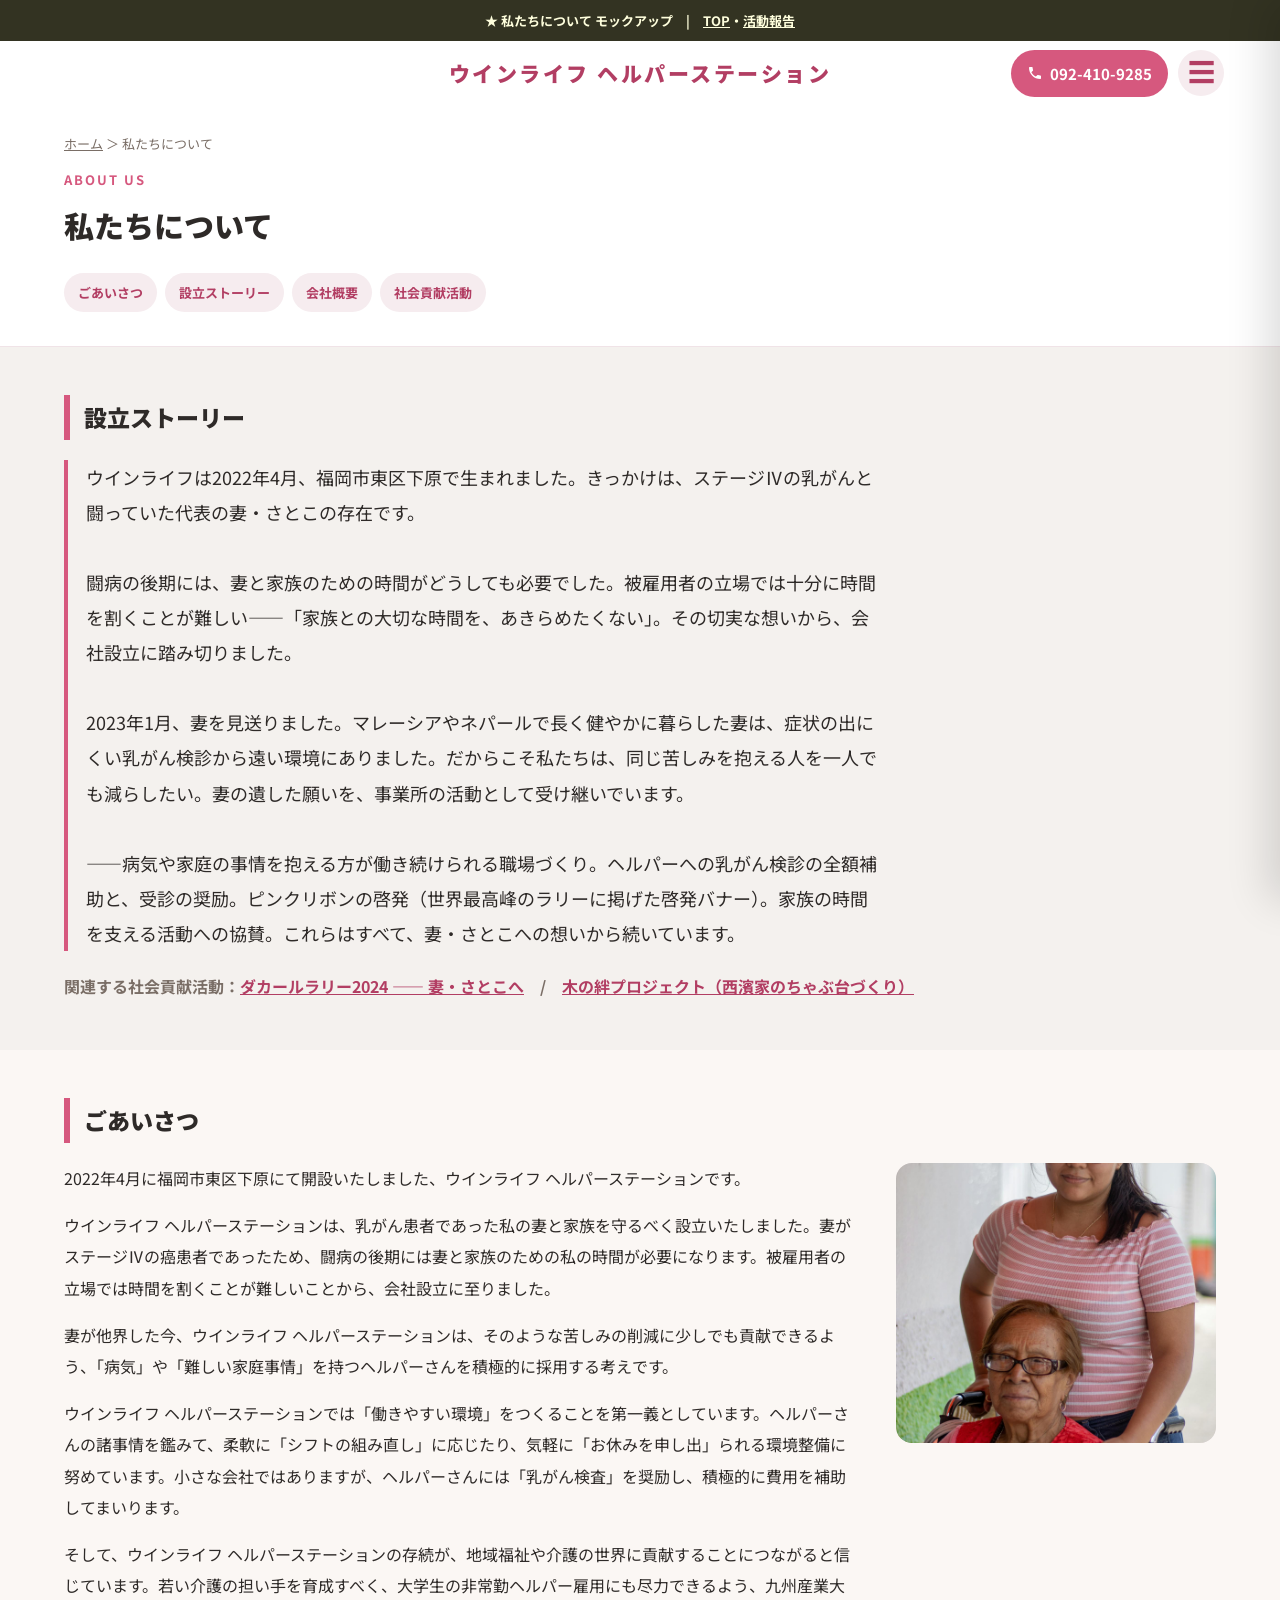
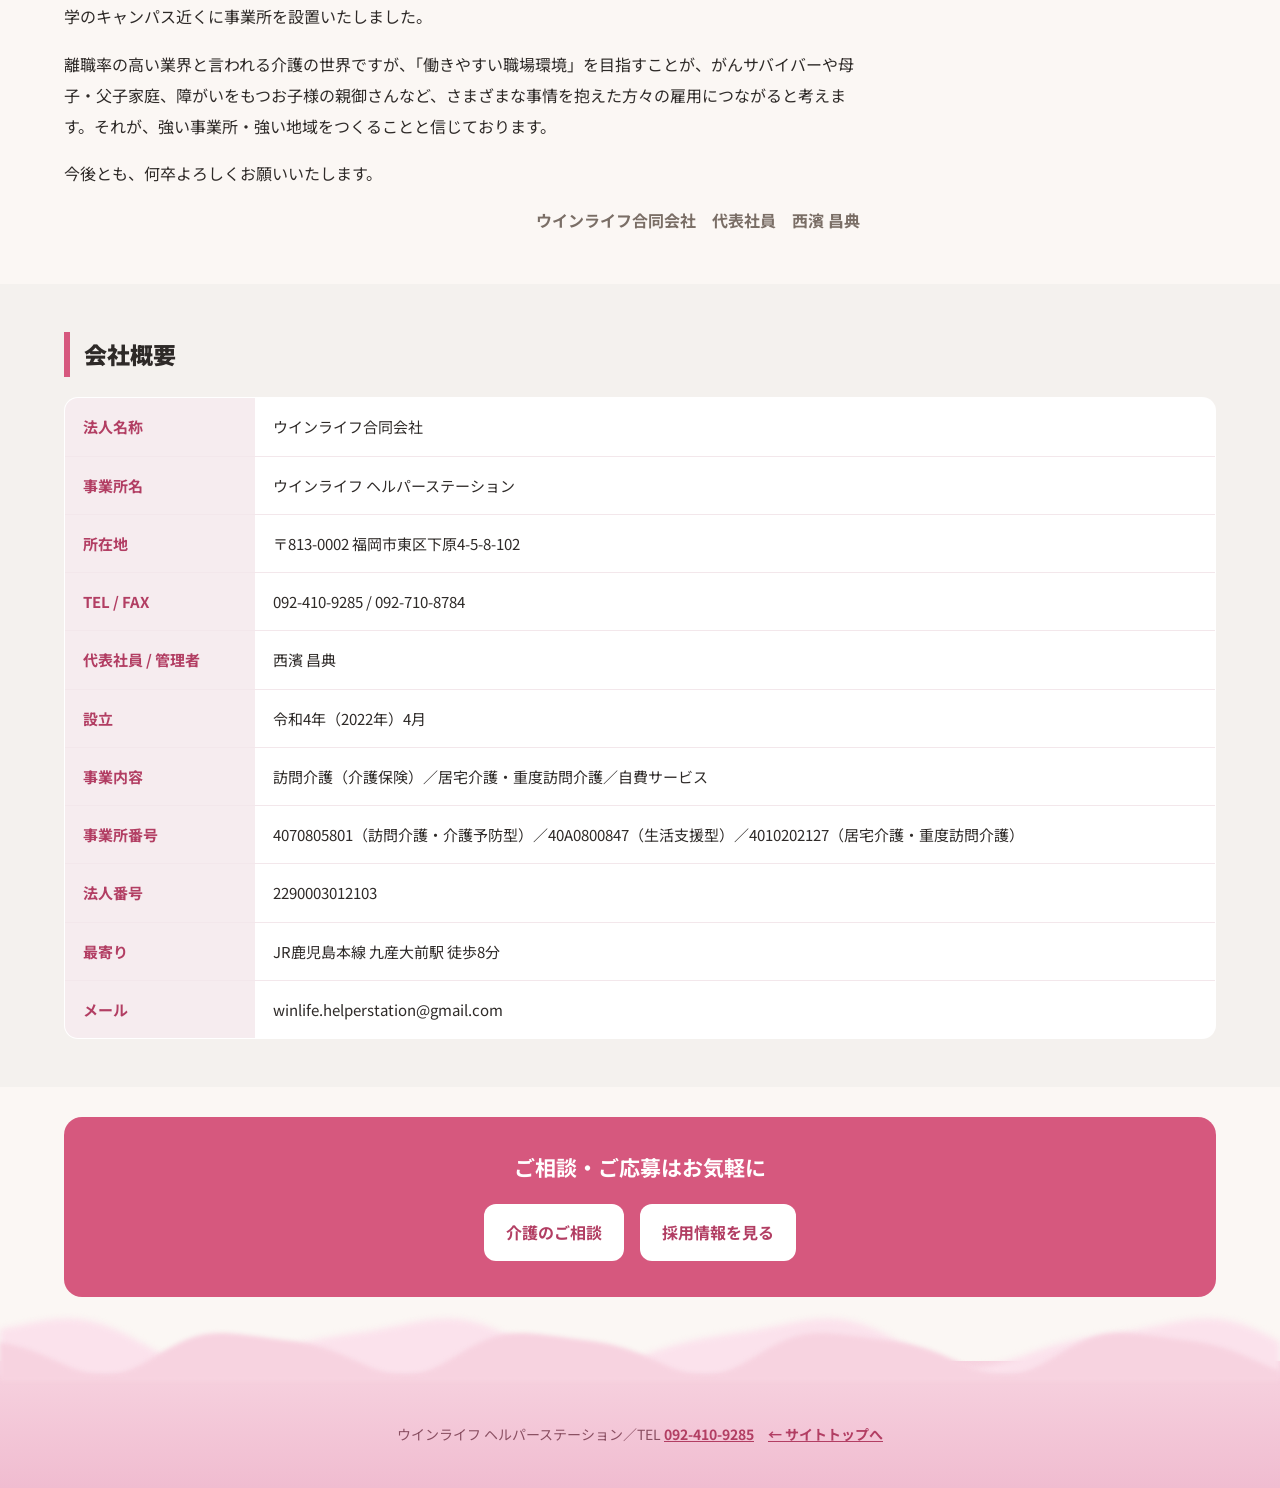
==== about.html @ 79ade2ce "フッターの波を作り直し：くっきりした2層の波（背面の明るい波が前面から覗く・自然な起伏・ぼかし最小）でモヤを解消し本物の波らしく" ====
<!DOCTYPE html>
<html lang="ja">
<head>
<meta charset="UTF-8">
<meta name="viewport" content="width=device-width, initial-scale=1.0">
<title>私たちについて｜ウインライフ ヘルパーステーション（モックアップ）</title>
<meta name="description" content="設立ストーリー・ごあいさつ・会社概要。ステージⅣの乳がんと闘った代表の妻・さとことの時間を守るために生まれた事業所です。">
<meta property="og:type" content="website">
<meta property="og:site_name" content="ウインライフ ヘルパーステーション">
<meta property="og:title" content="私たちについて｜ウインライフ ヘルパーステーション">
<meta property="og:description" content="設立ストーリー・ごあいさつ・会社概要。ステージⅣの乳がんと闘った代表の妻・さとことの時間を守るために生まれた事業所です。">
<meta property="og:url" content="https://kantanagasawa93.github.io/winlife-helper-mockup/about.html">
<meta property="og:image" content="https://kantanagasawa93.github.io/winlife-helper-mockup/assets/p16810647.jpg">
<meta name="twitter:card" content="summary_large_image">
<link rel="icon" href="assets/favicon.svg" type="image/svg+xml">
<link rel="preconnect" href="https://fonts.googleapis.com">
<link href="https://fonts.googleapis.com/css2?family=Noto+Sans+JP:wght@400;500;700;900&display=swap" rel="stylesheet">
<style>
:root{--rose:#D6587E;--rose-deep:#B23E63;--greige:#7A6E66;--base:#FBF7F4;--tint:#F6ECEF;--neutral:#F4F1EE;--ink:#2E2A28;--tel:#E8843C;}
*{margin:0;padding:0;box-sizing:border-box}
html{scroll-behavior:smooth}
body{font-family:"Noto Sans JP",sans-serif;color:var(--ink);background:var(--base);line-height:1.95;font-size:16px;-webkit-font-smoothing:antialiased}
.wrap{width:100%;max-width:1280px;margin:0 auto;padding:0 clamp(20px,5vw,72px)}
.narrow{max-width:820px}
a{color:inherit}
.lphead{position:sticky;top:0;z-index:50;background:#fff;border-bottom:1px solid #f0e3e7}
.lphead .row{width:100%;max-width:1280px;margin:0 auto;padding:0 clamp(20px,5vw,72px);display:flex;align-items:center;justify-content:space-between;height:58px}
.lphead .logo{font-weight:900;color:var(--rose-deep);font-size:15px;text-decoration:none;white-space:nowrap}
.lphead .right{display:flex;align-items:center;gap:14px}
.lphead .back{font-size:13px;color:var(--greige);text-decoration:none;font-weight:600}
.lphead .htel{background:var(--rose);color:#fff;padding:8px 14px;border-radius:999px;font-weight:700;font-size:14px;text-decoration:none;white-space:nowrap}
@media(max-width:600px){ .lphead .logo{font-size:13px} .lphead .back{display:none} .lphead .htel{font-size:13px;padding:7px 11px} }
.ptitle{background:#fff;border-bottom:1px solid #f0e3e7;margin-top:-64px;padding:90px 0 34px}
.crumb{font-size:13px;color:var(--greige);margin-bottom:10px}
.ptitle h1{font-size:30px;font-weight:900}
.ptitle h1 .en{display:block;font-size:13px;font-weight:700;color:var(--rose);letter-spacing:.15em;margin-bottom:4px}
.tabs{display:flex;flex-wrap:wrap;gap:8px;margin-top:18px}
.tabs a{font-size:13px;font-weight:700;text-decoration:none;background:var(--tint);color:var(--rose-deep);padding:7px 14px;border-radius:999px}
.tabs a:hover{background:var(--rose);color:#fff}
.sec{padding:48px 0}
.sec h2{font-size:23px;font-weight:900;padding-left:14px;border-left:6px solid var(--rose);margin-bottom:20px}
.greeting{display:grid;grid-template-columns:1fr 320px;gap:36px;align-items:start}
@media(max-width:820px){ .greeting{grid-template-columns:1fr} }
.greeting p{margin-bottom:16px}
.greeting .sign{text-align:right;color:var(--greige);font-weight:700;margin-top:10px}
.ph{background:repeating-linear-gradient(45deg,#efe3e6,#efe3e6 12px,#f6ecef 12px,#f6ecef 24px);border:1px dashed #d8b9c3;border-radius:16px;min-height:280px;display:flex;align-items:center;justify-content:center;color:#b08;font-weight:700;font-size:13px;text-align:center;padding:16px}
.story{background:var(--neutral)}
.story blockquote{font-size:18px;border-left:4px solid var(--rose);padding-left:18px;max-width:820px}
.company{width:100%;border-collapse:collapse;background:#fff;border:1px solid #eedde2;border-radius:14px;overflow:hidden}
.company th,.company td{text-align:left;padding:14px 18px;border-bottom:1px solid #f3e7eb;font-size:15px;vertical-align:top}
.company th{background:var(--tint);color:var(--rose-deep);white-space:nowrap;width:190px}
.company tr:last-child th,.company tr:last-child td{border-bottom:0}
@media(max-width:600px){ .company,.company tbody,.company tr,.company th,.company td{display:block;width:auto} .company th{border-bottom:0} }
.cta{background:var(--rose);color:#fff;border-radius:18px;padding:30px;text-align:center;margin:30px 0 44px}
.cta h2{color:#fff;border:0;padding:0;font-size:21px;margin-bottom:10px}
.btn{display:inline-flex;align-items:center;gap:8px;background:#fff;color:var(--rose-deep);text-decoration:none;font-weight:700;padding:13px 22px;border-radius:12px;margin:6px}
.mocknote{background:#332;color:#ffd;text-align:center;padding:8px;font-size:13px;font-weight:700}
.mocknote a{color:#ffd}
footer{position:relative;margin-top:64px;background:linear-gradient(180deg,#F7D3E0,#F0BCD0);color:#8a4f62;padding:60px 0 40px;font-size:14px;text-align:center}
footer::before{content:"";position:absolute;left:0;right:0;top:-58px;height:72px;pointer-events:none;filter:blur(3px);background:url("data:image/svg+xml,%3Csvg xmlns='http://www.w3.org/2000/svg' width='380' height='72' viewBox='0 0 380 72' preserveAspectRatio='none'%3E%3Cpath d='M0 72 L0 15.6 L6 15.9 L12 16.5 L18 17.5 L24 18.9 L30 20.6 L36 22.6 L42 25.0 L48 27.7 L54 30.6 L60 33.7 L66 37.0 L72 40.3 L78 43.6 L84 46.9 L90 50.0 L96 53.0 L102 55.7 L108 58.0 L114 60.1 L120 61.7 L126 63.0 L132 63.8 L138 64.2 L144 64.2 L150 63.8 L156 63.0 L162 61.9 L168 60.5 L174 58.8 L180 57.0 L186 55.0 L192 52.9 L198 50.8 L204 48.7 L210 46.6 L216 44.7 L222 42.8 L228 41.1 L234 39.5 L240 38.0 L246 36.7 L252 35.5 L258 34.4 L264 33.5 L270 32.5 L276 31.6 L282 30.7 L288 29.8 L294 28.9 L300 27.9 L306 26.9 L312 25.8 L318 24.6 L324 23.4 L330 22.2 L336 21.0 L342 19.8 L348 18.7 L354 17.6 L360 16.8 L366 16.1 L372 15.7 L380 15.6 L380 72 Z' fill='%23FBE2EC'/%3E%3C/svg%3E") repeat-x bottom;background-size:380px 72px;animation:footerwave2 26s linear infinite}
footer::after{content:"";position:absolute;left:0;right:0;top:-44px;height:64px;pointer-events:none;filter:blur(2px);background:url("data:image/svg+xml,%3Csvg xmlns='http://www.w3.org/2000/svg' width='300' height='64' viewBox='0 0 300 64' preserveAspectRatio='none'%3E%3Cpath d='M0 64 L0 21.3 L6 19.3 L12 17.8 L18 16.8 L24 16.2 L30 16.0 L36 16.0 L42 16.4 L48 17.0 L54 17.7 L60 18.5 L66 19.3 L72 20.1 L78 20.9 L84 21.7 L90 22.5 L96 23.3 L102 24.1 L108 25.1 L114 26.1 L120 27.3 L126 28.7 L132 30.4 L138 32.3 L144 34.5 L150 36.8 L156 39.4 L162 42.1 L168 44.8 L174 47.6 L180 50.2 L186 52.6 L192 54.7 L198 56.4 L204 57.6 L210 58.3 L216 58.4 L222 57.9 L228 56.7 L234 55.0 L240 52.7 L246 50.0 L252 46.9 L258 43.5 L264 40.0 L270 36.4 L276 32.8 L282 29.5 L288 26.4 L294 23.6 L300 21.3 L300 64 Z' fill='%23F7D3E0'/%3E%3C/svg%3E") repeat-x bottom;background-size:300px 64px;animation:footerwave 18s linear infinite}
@keyframes footerwave{from{background-position:0 100%}to{background-position:300px 100%}}
@keyframes footerwave2{from{background-position:0 100%}to{background-position:-380px 100%}}
@media(prefers-reduced-motion:reduce){footer::before,footer::after{animation:none}}
footer strong{color:var(--rose-deep)}
footer a{color:var(--rose-deep);font-weight:700}

/* === 共通グローバルナビ（ハンバーガー固定・社名中央） === */
.nav{position:relative;z-index:30;background:transparent;border-bottom:none}
.navbar .row{width:100%;max-width:none;margin:0 auto;padding:0 clamp(20px,5vw,56px);display:grid;grid-template-columns:1fr auto 1fr;align-items:center;height:64px;gap:14px}
.navtoggle{justify-self:end;display:inline-flex;align-items:center;justify-content:center;width:46px;height:46px;border-radius:50%;background:var(--tint);border:0;font-size:27px;color:var(--rose-deep);cursor:pointer;line-height:1;position:relative;z-index:60;transition:background .2s}
.navtoggle:hover{background:#f0d9e1}
.logo{grid-column:2;justify-self:center;font-weight:900;color:var(--rose-deep);font-size:clamp(15px,2.3vw,21px);white-space:nowrap;text-decoration:none;letter-spacing:.12em}
.navspacer{display:none}
.navtop-right{grid-column:3;justify-self:end;display:flex;align-items:center;gap:10px}
.htel{display:inline-flex;align-items:center;gap:7px;background:var(--rose);color:#fff;padding:9px 16px;border-radius:999px;font-weight:700;text-decoration:none;font-size:15px;white-space:nowrap}
.ico-tel{width:16px;height:16px}
.menu li.telitem a .ico-tel{vertical-align:-3px;margin-right:4px}
.nav.open::after{content:"";position:fixed;inset:0;background:rgba(46,42,40,.4);z-index:48}
.menu{position:fixed;top:0;right:0;left:auto;bottom:0;width:min(420px,84vw);z-index:50;list-style:none;display:flex;flex-direction:column;align-items:stretch;background:#fff;padding:74px 22px 28px;overflow-y:auto;transform:translateX(100%);transition:transform .3s ease;box-shadow:-12px 0 40px rgba(0,0,0,.14)}
.nav.open .menu{transform:none}
.menu>li{position:relative}
.menu>li>a{display:block;text-decoration:none;color:var(--ink);font-weight:700;padding:14px 6px;border-bottom:1px solid #f3e7eb;font-size:17px}
.menu>li>a.hot{color:var(--rose-deep)}
.has-sub>a:after{content:"\25BE";float:right;color:var(--rose)}
.submenu{list-style:none;padding:2px 0 10px 16px}
.submenu li a{display:block;text-decoration:none;color:var(--greige);padding:9px 6px;font-size:14px}
.submenu li a:hover{color:var(--rose-deep)}
.menu li.telitem a{display:inline-block;margin-top:16px;background:var(--rose);color:#fff;padding:11px 20px;border-radius:999px;font-weight:700;border-bottom:0;text-align:center}
@media(max-width:600px){ .htel{display:none} .logo{letter-spacing:.04em;font-size:14px} }

/* 写真差し込み */
.ph.hasimg,.heroimg.hasimg{position:relative;padding:0;border:0;overflow:hidden}
.ph img,.heroimg img{position:absolute;inset:0;width:100%;height:100%;object-fit:cover}

/* === 左右のピンク波（mie風：ぼかした柔らかい滲み。中央へ透明フェード） === */
.sidewave{position:fixed;top:0;bottom:0;width:clamp(90px,15vw,260px);z-index:2;pointer-events:none;
  background-repeat:repeat-y;background-position:left top;background-size:100% 280px;
  filter:blur(14px);opacity:.5;animation:sidewaveflow 18s linear infinite;
  -webkit-mask-image:linear-gradient(to bottom,transparent,#000 10%,#000 90%,transparent);
          mask-image:linear-gradient(to bottom,transparent,#000 10%,#000 90%,transparent)}
.sidewave.l{left:0;
  background-image:url("data:image/svg+xml,%3Csvg xmlns='http://www.w3.org/2000/svg' width='260' height='280' viewBox='0 0 260 280' preserveAspectRatio='none'%3E%3Cdefs%3E%3ClinearGradient id='g' x1='0' y1='0' x2='1' y2='0'%3E%3Cstop offset='0' stop-color='%23E58AAA' stop-opacity='0.95'/%3E%3Cstop offset='0.55' stop-color='%23F0AEC4' stop-opacity='0.55'/%3E%3Cstop offset='1' stop-color='%23F0AEC4' stop-opacity='0'/%3E%3C/linearGradient%3E%3C/defs%3E%3Cpath d='M0 0 H170 C120 47 210 93 170 140 C120 187 210 233 170 280 H0 Z' fill='url(%23g)'/%3E%3C/svg%3E")}
.sidewave.r{right:0;transform:scaleX(-1);
  background-image:url("data:image/svg+xml,%3Csvg xmlns='http://www.w3.org/2000/svg' width='260' height='280' viewBox='0 0 260 280' preserveAspectRatio='none'%3E%3Cdefs%3E%3ClinearGradient id='g' x1='0' y1='0' x2='1' y2='0'%3E%3Cstop offset='0' stop-color='%23E58AAA' stop-opacity='0.95'/%3E%3Cstop offset='0.55' stop-color='%23F0AEC4' stop-opacity='0.55'/%3E%3Cstop offset='1' stop-color='%23F0AEC4' stop-opacity='0'/%3E%3C/linearGradient%3E%3C/defs%3E%3Cpath d='M0 0 H170 C120 47 210 93 170 140 C120 187 210 233 170 280 H0 Z' fill='url(%23g)'/%3E%3C/svg%3E")}
@media(max-width:1024px){ .sidewave{width:clamp(60px,18vw,150px);opacity:.42} }
@media(max-width:640px){ .sidewave{display:none} }
@keyframes sidewaveflow{from{background-position:left 0}to{background-position:left 280px}}
@media(prefers-reduced-motion:reduce){ .sidewave{animation:none} }

</style>
</head>
<body>
<div class="mocknote">★ 私たちについて モックアップ　|　<a href="top.html">TOP</a>・<a href="news.html">活動報告</a></div>
<div class="nav" id="nav">
  <div class="navbar"><div class="row">
    <span class="navspacer"></span>
    <a class="logo" href="top.html">ウインライフ ヘルパーステーション</a>
    <div class="navtop-right">
      <a class="htel" href="tel:0924109285"><svg class="ico-tel" viewBox="0 0 24 24" fill="currentColor" aria-hidden="true"><path d="M6.6 10.8c1.4 2.8 3.8 5.1 6.6 6.6l2.2-2.2c.3-.3.7-.4 1-.2 1.1.4 2.3.6 3.6.6.6 0 1 .4 1 1V20c0 .6-.4 1-1 1C10.6 21 3 13.4 3 4c0-.6.4-1 1-1h3.5c.6 0 1 .4 1 1 0 1.2.2 2.4.6 3.6.1.4 0 .8-.3 1l-2.2 2.2z"/></svg><span>092-410-9285</span></a>
      <button class="navtoggle" id="navtoggle" aria-label="メニュー">☰</button>
    </div>
  </div></div>
  <ul class="menu">
    <li><a href="top.html">トップ</a></li>
    <li class="has-sub"><a href="about.html">私たちについて</a><ul class="submenu"><li><a href="about.html#greeting">ごあいさつ</a></li><li><a href="about.html#company">会社概要</a></li><li><a href="about.html#story">設立ストーリー</a></li><li><a href="news.html">社会貢献活動</a></li></ul></li>
    <li class="has-sub"><a href="service-homon.html">サービス</a><ul class="submenu"><li><a href="service-homon.html">訪問介護（介護保険）</a></li><li><a href="service-kyotaku.html">居宅介護・重度訪問介護</a></li><li><a href="service-jihi.html">自費サービス</a></li><li><a href="top.html#flow">ご利用の流れ</a></li><li><a href="info-disclosure.html#juyo">重要事項説明書</a></li></ul></li>
    <li class="has-sub"><a class="hot" href="recruit-lp.html">採用情報</a><ul class="submenu"><li><a href="recruit-lp.html">募集要項</a></li><li><a href="recruit-lp.html#benefits">福利厚生・補助制度</a></li><li><a href="recruit-lp.html">研修・資格支援</a></li><li><a href="recruit-lp.html">働く環境の透明性</a></li></ul></li>
    <li class="has-sub"><a href="news.html">お知らせ</a><ul class="submenu"><li><a href="news.html">お知らせ</a></li><li><a href="news.html">活動報告</a></li><li><a href="news.html">決算・運営報告</a></li><li><a href="news.html">立ち上げ日記（2022）</a></li></ul></li>
    <li class="has-sub"><a href="info-disclosure.html">情報公開</a><ul class="submenu"><li><a href="info-disclosure.html#unei">運営規程</a></li><li><a href="info-disclosure.html#juyo">重要事項説明書</a></li><li><a href="info-disclosure.html#shishin">各種指針・規程</a></li><li><a href="info-disclosure.html#kessan">決算報告（2022〜2025）</a></li></ul></li>
    <li><a href="contact.html">お問い合わせ</a></li>
    <li class="telitem"><a class="navtel" href="tel:0924109285"><svg class="ico-tel" viewBox="0 0 24 24" fill="currentColor" aria-hidden="true"><path d="M6.6 10.8c1.4 2.8 3.8 5.1 6.6 6.6l2.2-2.2c.3-.3.7-.4 1-.2 1.1.4 2.3.6 3.6.6.6 0 1 .4 1 1V20c0 .6-.4 1-1 1C10.6 21 3 13.4 3 4c0-.6.4-1 1-1h3.5c.6 0 1 .4 1 1 0 1.2.2 2.4.6 3.6.1.4 0 .8-.3 1l-2.2 2.2z"/></svg> 092-410-9285</a></li>
  </ul>
</div>

<section class="ptitle"><div class="wrap">
  <div class="crumb"><a href="top.html">ホーム</a> ＞ 私たちについて</div>
  <h1><span class="en">ABOUT US</span>私たちについて</h1>
  <div class="tabs">
    <a href="#greeting">ごあいさつ</a>
    <a href="#story">設立ストーリー</a>
    <a href="#company">会社概要</a>
    <a href="news.html">社会貢献活動</a>
  </div>
</div></section>

<!-- 設立ストーリー -->
<section id="story" class="story sec"><div class="wrap">
  <h2>設立ストーリー</h2>
  <blockquote>
    ウインライフは2022年4月、福岡市東区下原で生まれました。きっかけは、ステージⅣの乳がんと闘っていた代表の妻・さとこの存在です。<br><br>
    闘病の後期には、妻と家族のための時間がどうしても必要でした。被雇用者の立場では十分に時間を割くことが難しい――「家族との大切な時間を、あきらめたくない」。その切実な想いから、会社設立に踏み切りました。<br><br>
    2023年1月、妻を見送りました。マレーシアやネパールで長く健やかに暮らした妻は、症状の出にくい乳がん検診から遠い環境にありました。だからこそ私たちは、同じ苦しみを抱える人を一人でも減らしたい。妻の遺した願いを、事業所の活動として受け継いでいます。<br><br>
    ――病気や家庭の事情を抱える方が働き続けられる職場づくり。ヘルパーへの乳がん検診の全額補助と、受診の奨励。ピンクリボンの啓発（世界最高峰のラリーに掲げた啓発バナー）。家族の時間を支える活動への協賛。これらはすべて、妻・さとこへの想いから続いています。
  </blockquote>
  <p style="margin-top:20px;font-weight:700;color:var(--greige)">関連する社会貢献活動：<a style="color:var(--rose-deep)" href="news-article.html?id=dakar2024">ダカールラリー2024 ―― 妻・さとこへ</a>　/　<a style="color:var(--rose-deep)" href="news-article.html?id=tenomori">木の絆プロジェクト（西濱家のちゃぶ台づくり）</a></p>
</div></section>

<!-- ごあいさつ（全文） -->
<section id="greeting" class="sec"><div class="wrap">
  <h2>ごあいさつ</h2>
  <div class="greeting">
    <div>
      <p>2022年4月に福岡市東区下原にて開設いたしました、ウインライフ ヘルパーステーションです。</p>
      <p>ウインライフ ヘルパーステーションは、乳がん患者であった私の妻と家族を守るべく設立いたしました。妻がステージⅣの癌患者であったため、闘病の後期には妻と家族のための私の時間が必要になります。被雇用者の立場では時間を割くことが難しいことから、会社設立に至りました。</p>
      <p>妻が他界した今、ウインライフ ヘルパーステーションは、そのような苦しみの削減に少しでも貢献できるよう、「病気」や「難しい家庭事情」を持つヘルパーさんを積極的に採用する考えです。</p>
      <p>ウインライフ ヘルパーステーションでは「働きやすい環境」をつくることを第一義としています。ヘルパーさんの諸事情を鑑みて、柔軟に「シフトの組み直し」に応じたり、気軽に「お休みを申し出」られる環境整備に努めています。小さな会社ではありますが、ヘルパーさんには「乳がん検査」を奨励し、積極的に費用を補助してまいります。</p>
      <p>そして、ウインライフ ヘルパーステーションの存続が、地域福祉や介護の世界に貢献することにつながると信じています。若い介護の担い手を育成すべく、大学生の非常勤ヘルパー雇用にも尽力できるよう、九州産業大学のキャンパス近くに事業所を設置いたしました。</p>
      <p>離職率の高い業界と言われる介護の世界ですが、「働きやすい職場環境」を目指すことが、がんサバイバーや母子・父子家庭、障がいをもつお子様の親御さんなど、さまざまな事情を抱えた方々の雇用につながると考えます。それが、強い事業所・強い地域をつくることと信じております。</p>
      <p>今後とも、何卒よろしくお願いいたします。</p>
      <div class="sign">ウインライフ合同会社　代表社員　西濱 昌典</div>
    </div>
    <div class="ph hasimg"><img src="assets/img/p16810647.jpg" alt="ウインライフ"></div>
  </div>
</div></section>

<!-- 会社概要 -->
<section id="company" class="sec" style="background:var(--neutral)"><div class="wrap">
  <h2>会社概要</h2>
  <table class="company"><tbody>
    <tr><th>法人名称</th><td>ウインライフ合同会社</td></tr>
    <tr><th>事業所名</th><td>ウインライフ ヘルパーステーション</td></tr>
    <tr><th>所在地</th><td>〒813-0002 福岡市東区下原4-5-8-102</td></tr>
    <tr><th>TEL / FAX</th><td>092-410-9285 / 092-710-8784</td></tr>
    <tr><th>代表社員 / 管理者</th><td>西濱 昌典</td></tr>
    <tr><th>設立</th><td>令和4年（2022年）4月</td></tr>
    <tr><th>事業内容</th><td>訪問介護（介護保険）／居宅介護・重度訪問介護／自費サービス</td></tr>
    <tr><th>事業所番号</th><td>4070805801（訪問介護・介護予防型）／40A0800847（生活支援型）／4010202127（居宅介護・重度訪問介護）</td></tr>
    <tr><th>法人番号</th><td>2290003012103</td></tr>
    <tr><th>最寄り</th><td>JR鹿児島本線 九産大前駅 徒歩8分</td></tr>
    <tr><th>メール</th><td>winlife.helperstation@gmail.com</td></tr>
  </tbody></table>
</div></section>

<div class="wrap"><div class="cta">
  <h2>ご相談・ご応募はお気軽に</h2>
  <a class="btn" href="contact.html">介護のご相談</a>
  <a class="btn" href="recruit-lp.html">採用情報を見る</a>
</div></div>

<footer>ウインライフ ヘルパーステーション／TEL <a href="tel:0924109285">092-410-9285</a>　<a href="top.html">← サイトトップへ</a></footer>
<script>
(function(){var nav=document.getElementById('nav'),tg=document.getElementById('navtoggle');if(!nav||!tg)return;
tg.addEventListener('click',function(){var o=nav.classList.toggle('open');tg.textContent=o?'\u2715':'\u2630';});
nav.querySelectorAll('.menu a').forEach(function(a){a.addEventListener('click',function(){nav.classList.remove('open');tg.textContent='\u2630';});});})();
</script>
</body>
</html>
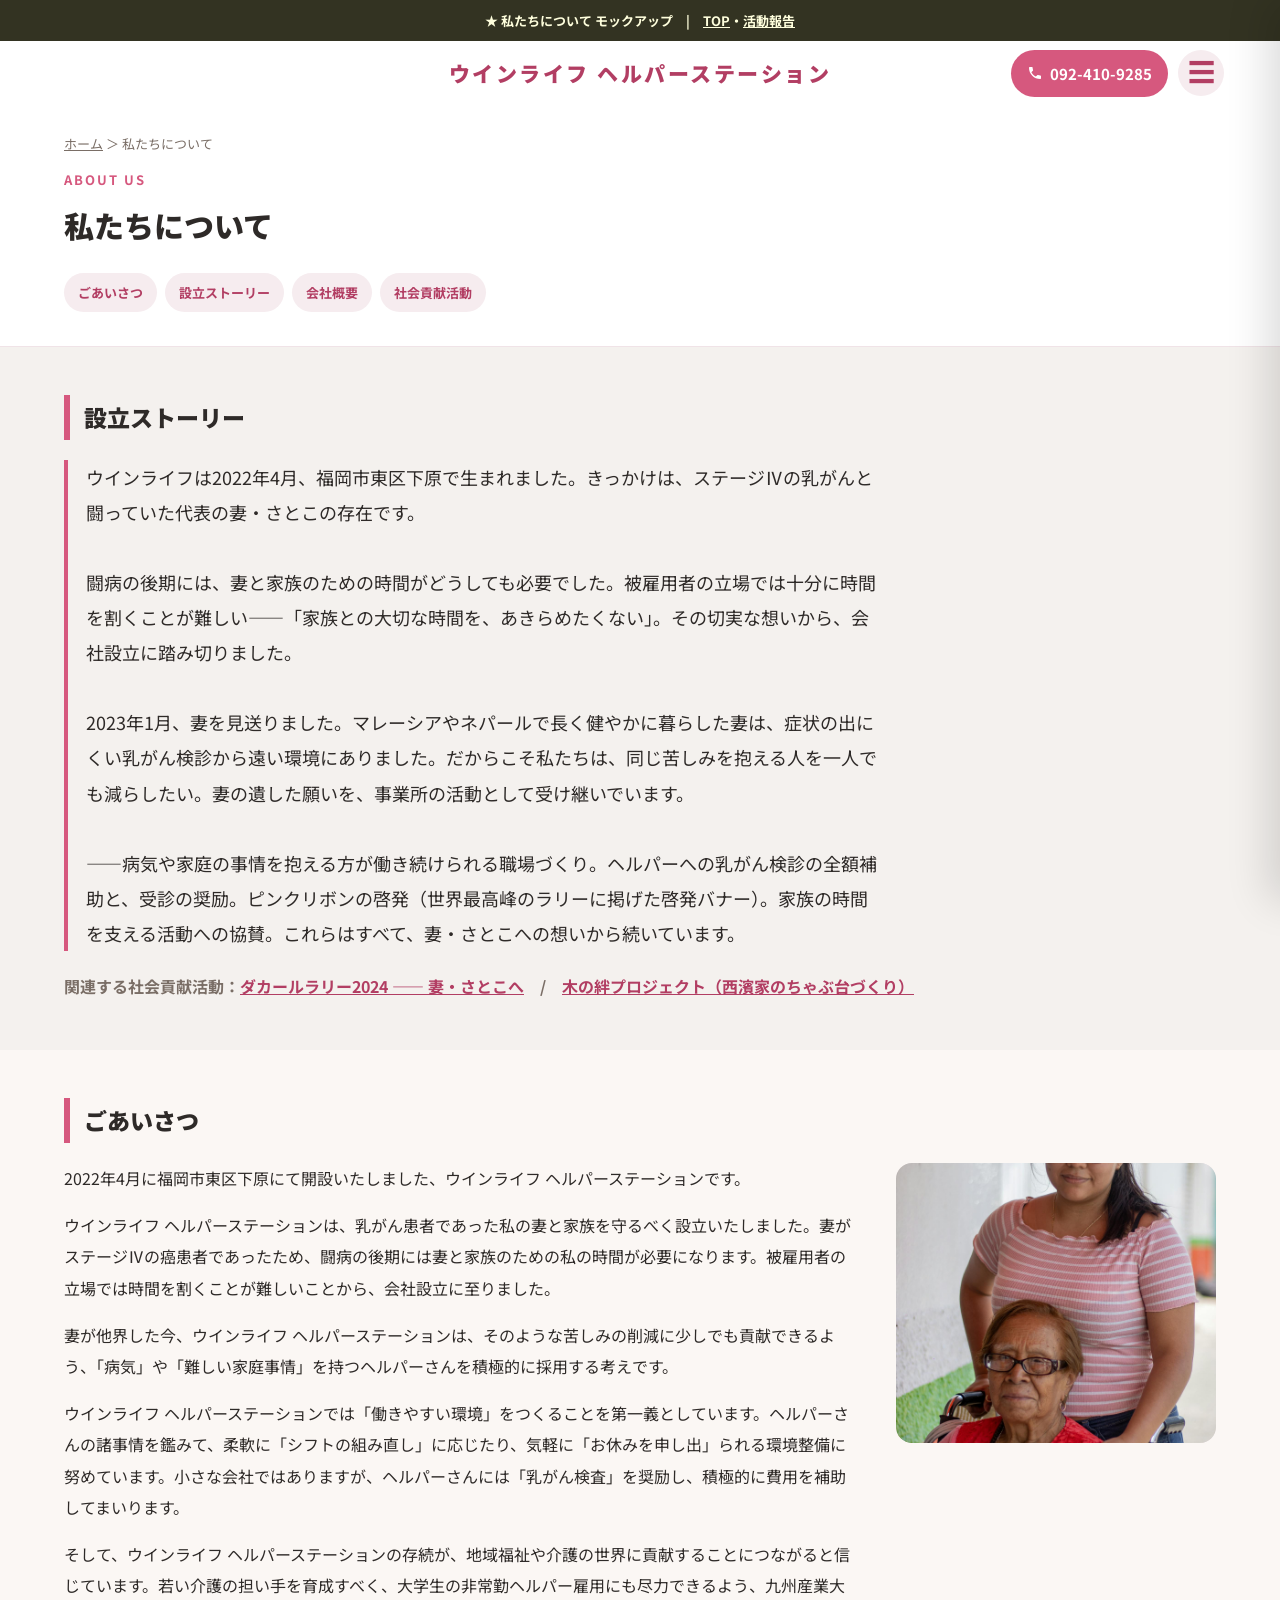
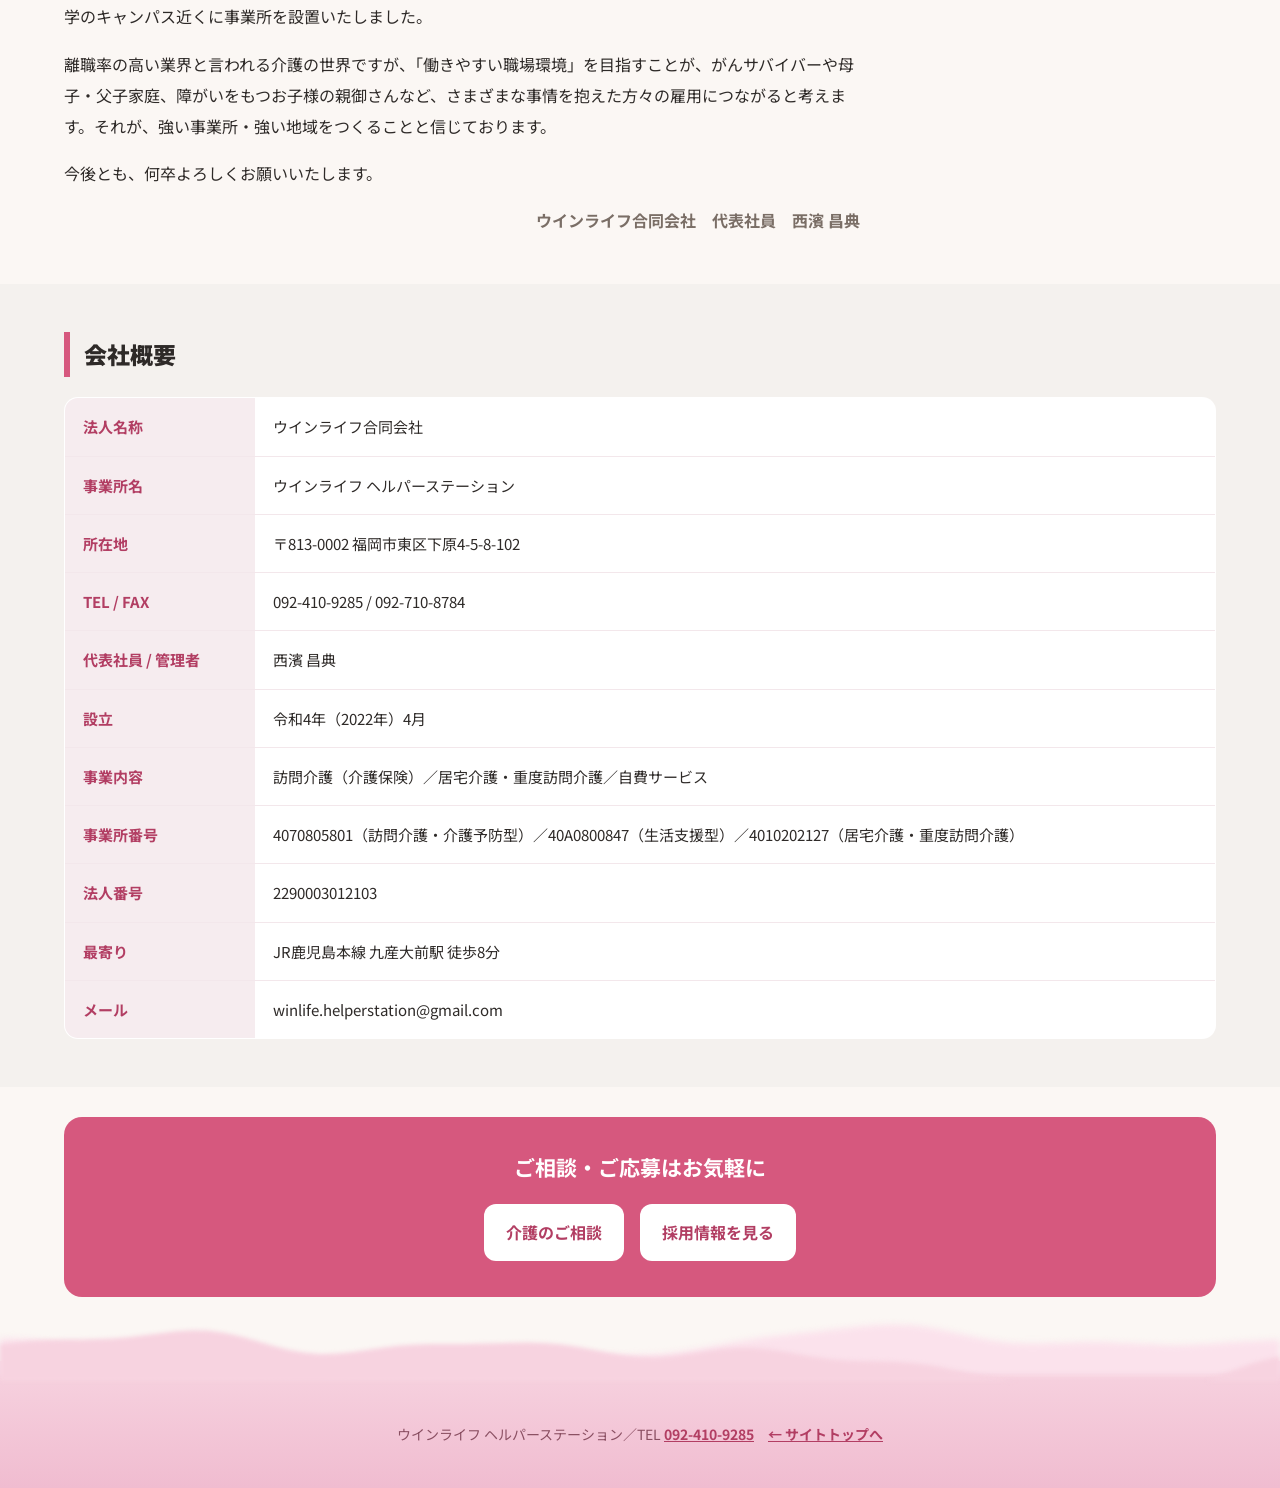
==== commit 17c97a86: "波を真のランダム形状へ：タイル幅を1920/2240pxに拡大して画面内では1タイルのみ＝繰り返しを完全排除／6種の周波数を重ねて起伏の高低・幅をバラバラに" ====
--- a/about.html
+++ b/about.html
@@ -57,10 +57,10 @@
 .mocknote{background:#332;color:#ffd;text-align:center;padding:8px;font-size:13px;font-weight:700}
 .mocknote a{color:#ffd}
 footer{position:relative;margin-top:64px;background:linear-gradient(180deg,#F7D3E0,#F0BCD0);color:#8a4f62;padding:60px 0 40px;font-size:14px;text-align:center}
-footer::before{content:"";position:absolute;left:0;right:0;top:-58px;height:72px;pointer-events:none;filter:blur(3px);background:url("data:image/svg+xml,%3Csvg xmlns='http://www.w3.org/2000/svg' width='380' height='72' viewBox='0 0 380 72' preserveAspectRatio='none'%3E%3Cpath d='M0 72 L0 15.6 L6 15.9 L12 16.5 L18 17.5 L24 18.9 L30 20.6 L36 22.6 L42 25.0 L48 27.7 L54 30.6 L60 33.7 L66 37.0 L72 40.3 L78 43.6 L84 46.9 L90 50.0 L96 53.0 L102 55.7 L108 58.0 L114 60.1 L120 61.7 L126 63.0 L132 63.8 L138 64.2 L144 64.2 L150 63.8 L156 63.0 L162 61.9 L168 60.5 L174 58.8 L180 57.0 L186 55.0 L192 52.9 L198 50.8 L204 48.7 L210 46.6 L216 44.7 L222 42.8 L228 41.1 L234 39.5 L240 38.0 L246 36.7 L252 35.5 L258 34.4 L264 33.5 L270 32.5 L276 31.6 L282 30.7 L288 29.8 L294 28.9 L300 27.9 L306 26.9 L312 25.8 L318 24.6 L324 23.4 L330 22.2 L336 21.0 L342 19.8 L348 18.7 L354 17.6 L360 16.8 L366 16.1 L372 15.7 L380 15.6 L380 72 Z' fill='%23FBE2EC'/%3E%3C/svg%3E") repeat-x bottom;background-size:380px 72px;animation:footerwave2 26s linear infinite}
-footer::after{content:"";position:absolute;left:0;right:0;top:-44px;height:64px;pointer-events:none;filter:blur(2px);background:url("data:image/svg+xml,%3Csvg xmlns='http://www.w3.org/2000/svg' width='300' height='64' viewBox='0 0 300 64' preserveAspectRatio='none'%3E%3Cpath d='M0 64 L0 21.3 L6 19.3 L12 17.8 L18 16.8 L24 16.2 L30 16.0 L36 16.0 L42 16.4 L48 17.0 L54 17.7 L60 18.5 L66 19.3 L72 20.1 L78 20.9 L84 21.7 L90 22.5 L96 23.3 L102 24.1 L108 25.1 L114 26.1 L120 27.3 L126 28.7 L132 30.4 L138 32.3 L144 34.5 L150 36.8 L156 39.4 L162 42.1 L168 44.8 L174 47.6 L180 50.2 L186 52.6 L192 54.7 L198 56.4 L204 57.6 L210 58.3 L216 58.4 L222 57.9 L228 56.7 L234 55.0 L240 52.7 L246 50.0 L252 46.9 L258 43.5 L264 40.0 L270 36.4 L276 32.8 L282 29.5 L288 26.4 L294 23.6 L300 21.3 L300 64 Z' fill='%23F7D3E0'/%3E%3C/svg%3E") repeat-x bottom;background-size:300px 64px;animation:footerwave 18s linear infinite}
-@keyframes footerwave{from{background-position:0 100%}to{background-position:300px 100%}}
-@keyframes footerwave2{from{background-position:0 100%}to{background-position:-380px 100%}}
+footer::before{content:"";position:absolute;left:0;right:0;top:-58px;height:72px;pointer-events:none;filter:blur(3px);background:url("data:image/svg+xml,%3Csvg xmlns='http://www.w3.org/2000/svg' width='2240' height='72' viewBox='0 0 2240 72' preserveAspectRatio='none'%3E%3Cpath d='M0 72 L0 8.1 L16 9.1 L32 11.0 L48 13.6 L64 16.6 L80 19.3 L96 21.4 L112 22.6 L128 22.9 L144 22.5 L160 21.9 L176 21.4 L192 21.6 L208 22.5 L224 24.1 L240 26.1 L256 28.1 L272 29.9 L288 31.0 L304 31.5 L320 31.6 L336 31.4 L352 31.3 L368 31.6 L384 32.2 L400 33.1 L416 34.0 L432 34.8 L448 35.2 L464 35.3 L480 35.2 L496 35.5 L512 36.5 L528 38.4 L544 41.6 L560 45.7 L576 50.5 L592 55.4 L608 59.9 L624 63.4 L640 65.8 L656 67.1 L672 67.6 L688 67.6 L704 67.6 L720 67.8 L736 68.4 L752 69.1 L768 69.8 L784 70.1 L800 70.1 L816 69.5 L832 68.7 L848 67.9 L864 67.4 L880 67.3 L896 67.7 L912 68.4 L928 69.0 L944 69.1 L960 68.3 L976 66.6 L992 64.0 L1008 61.0 L1024 57.8 L1040 55.2 L1056 53.2 L1072 52.2 L1088 51.8 L1104 51.9 L1120 51.8 L1136 51.2 L1152 49.8 L1168 47.6 L1184 44.8 L1200 41.8 L1216 38.7 L1232 36.0 L1248 33.8 L1264 31.9 L1280 30.1 L1296 28.4 L1312 26.6 L1328 24.7 L1344 23.0 L1360 21.7 L1376 21.4 L1392 22.2 L1408 24.3 L1424 27.2 L1440 30.8 L1456 34.3 L1472 37.3 L1488 39.4 L1504 40.4 L1520 40.5 L1536 40.1 L1552 39.4 L1568 39.0 L1584 39.1 L1600 39.7 L1616 40.5 L1632 41.3 L1648 41.9 L1664 41.8 L1680 41.2 L1696 40.2 L1712 39.1 L1728 38.0 L1744 37.3 L1760 36.9 L1776 36.6 L1792 36.3 L1808 35.5 L1824 34.1 L1840 32.0 L1856 29.5 L1872 26.8 L1888 24.5 L1904 22.9 L1920 22.4 L1936 22.9 L1952 24.2 L1968 25.7 L1984 27.0 L2000 27.6 L2016 27.3 L2032 26.0 L2048 24.0 L2064 21.7 L2080 19.4 L2096 17.4 L2112 15.8 L2128 14.6 L2144 13.6 L2160 12.5 L2176 11.3 L2192 10.0 L2208 8.9 L2224 8.1 L2240 8.1 L2240 72 Z' fill='%23FBE2EC'/%3E%3C/svg%3E") repeat-x bottom;background-size:2240px 72px;animation:footerwave2 90s linear infinite}
+footer::after{content:"";position:absolute;left:0;right:0;top:-44px;height:64px;pointer-events:none;filter:blur(2px);background:url("data:image/svg+xml,%3Csvg xmlns='http://www.w3.org/2000/svg' width='1920' height='64' viewBox='0 0 1920 64' preserveAspectRatio='none'%3E%3Cpath d='M0 64 L0 6.1 L16 6.2 L32 8.0 L48 11.0 L64 14.7 L80 18.3 L96 21.1 L112 22.8 L128 23.2 L144 22.8 L160 22.1 L176 21.6 L192 21.7 L208 22.8 L224 24.5 L240 26.5 L256 28.3 L272 29.4 L288 29.6 L304 28.8 L320 27.4 L336 25.7 L352 24.1 L368 23.1 L384 22.6 L400 22.4 L416 22.1 L432 21.5 L448 20.2 L464 18.3 L480 16.2 L496 14.2 L512 13.2 L528 13.6 L544 15.7 L560 19.2 L576 23.7 L592 28.5 L608 32.7 L624 35.6 L640 36.9 L656 36.5 L672 35.0 L688 32.7 L704 30.4 L720 28.6 L736 27.5 L752 27.0 L768 26.9 L784 26.9 L800 26.6 L816 26.2 L832 25.7 L848 25.4 L864 25.9 L880 27.2 L896 29.5 L912 32.5 L928 35.7 L944 38.4 L960 40.1 L976 40.4 L992 39.3 L1008 37.1 L1024 34.5 L1040 32.2 L1056 30.9 L1072 30.9 L1088 32.3 L1104 34.6 L1120 37.5 L1136 40.1 L1152 42.2 L1168 43.5 L1184 44.1 L1200 44.3 L1216 44.8 L1232 45.9 L1248 47.8 L1264 50.7 L1280 54.0 L1296 57.5 L1312 60.6 L1328 63.0 L1344 64.7 L1360 65.9 L1376 67.0 L1392 68.1 L1408 69.7 L1424 71.7 L1440 73.7 L1456 75.2 L1472 75.5 L1488 74.2 L1504 71.1 L1520 66.3 L1536 60.2 L1552 53.8 L1568 47.8 L1584 42.9 L1600 39.6 L1616 37.7 L1632 37.1 L1648 37.0 L1664 37.0 L1680 36.6 L1696 35.4 L1712 33.7 L1728 31.7 L1744 29.7 L1760 28.0 L1776 26.7 L1792 25.6 L1808 24.4 L1824 22.8 L1840 20.5 L1856 17.4 L1872 13.9 L1888 10.4 L1904 7.6 L1920 6.1 L1920 64 Z' fill='%23F7D3E0'/%3E%3C/svg%3E") repeat-x bottom;background-size:1920px 64px;animation:footerwave 70s linear infinite}
+@keyframes footerwave{from{background-position:0 100%}to{background-position:1920px 100%}}
+@keyframes footerwave2{from{background-position:0 100%}to{background-position:-2240px 100%}}
 @media(prefers-reduced-motion:reduce){footer::before,footer::after{animation:none}}
 footer strong{color:var(--rose-deep)}
 footer a{color:var(--rose-deep);font-weight:700}
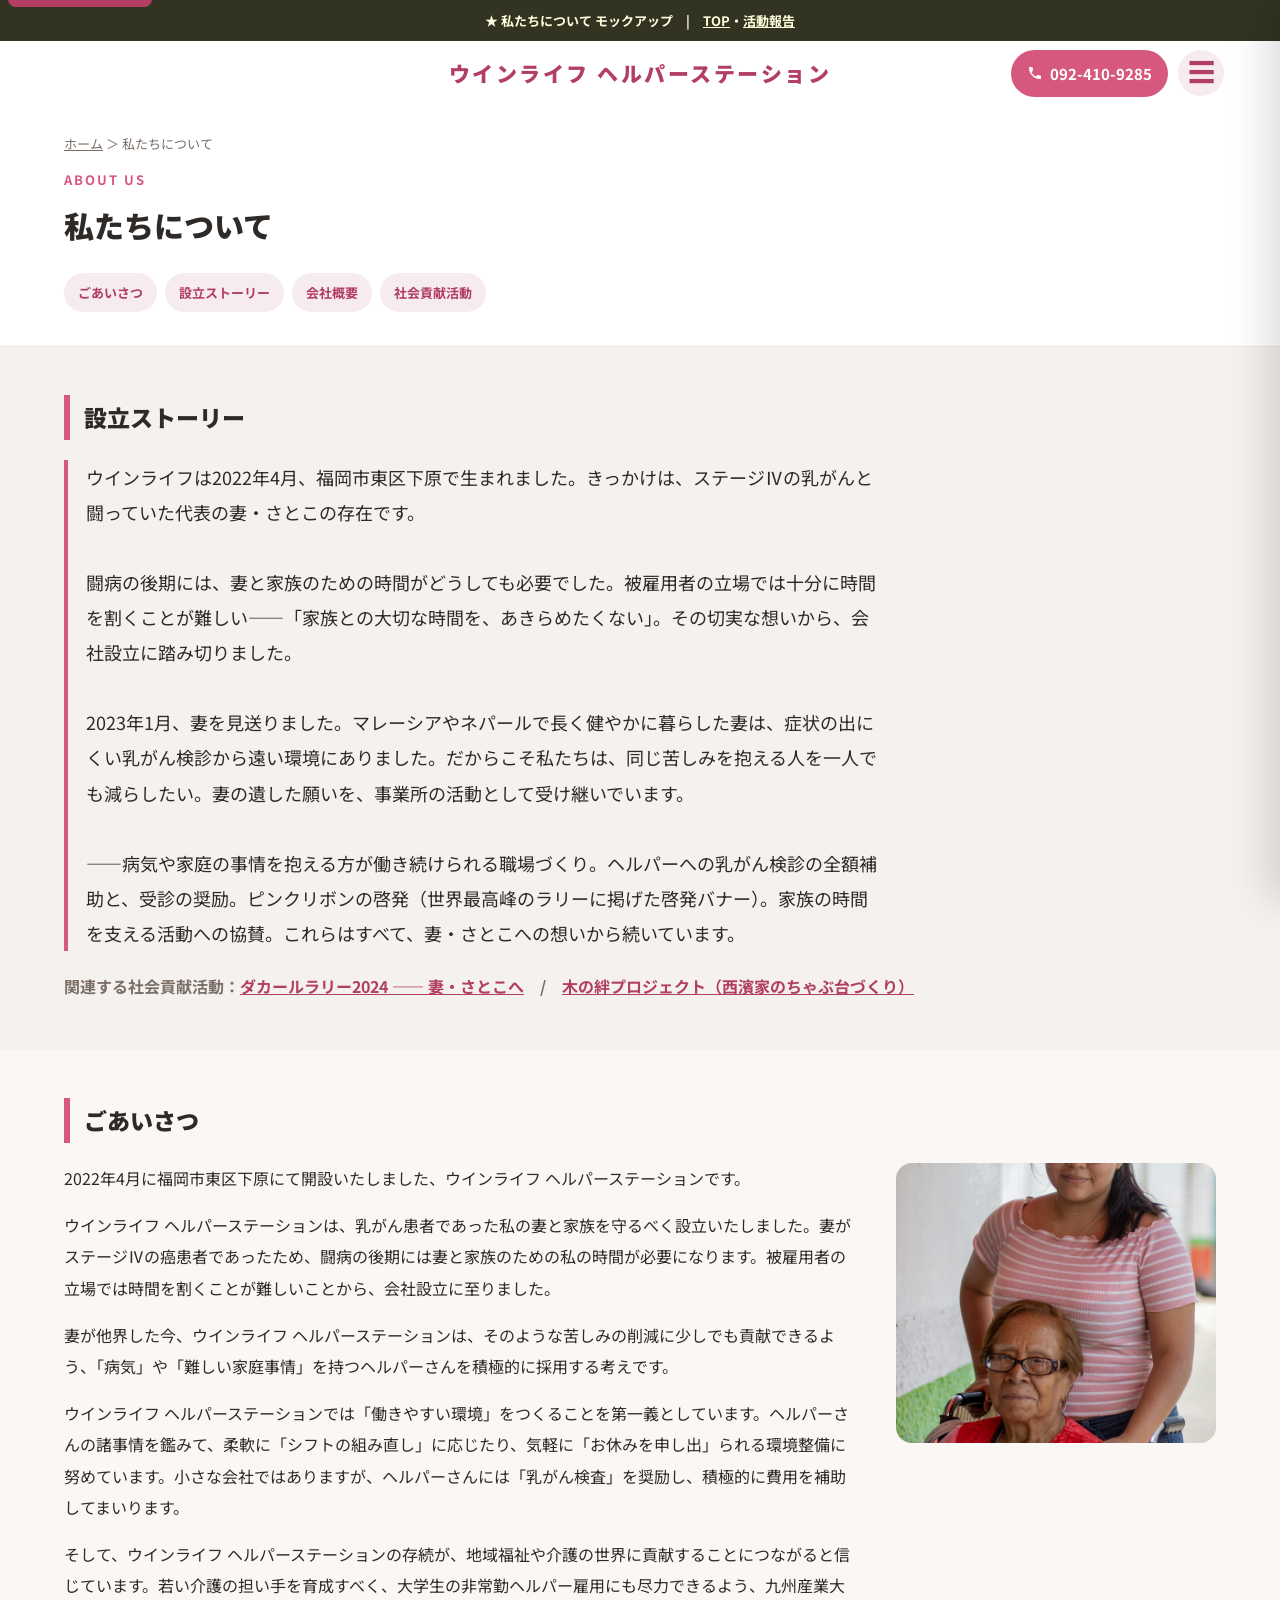
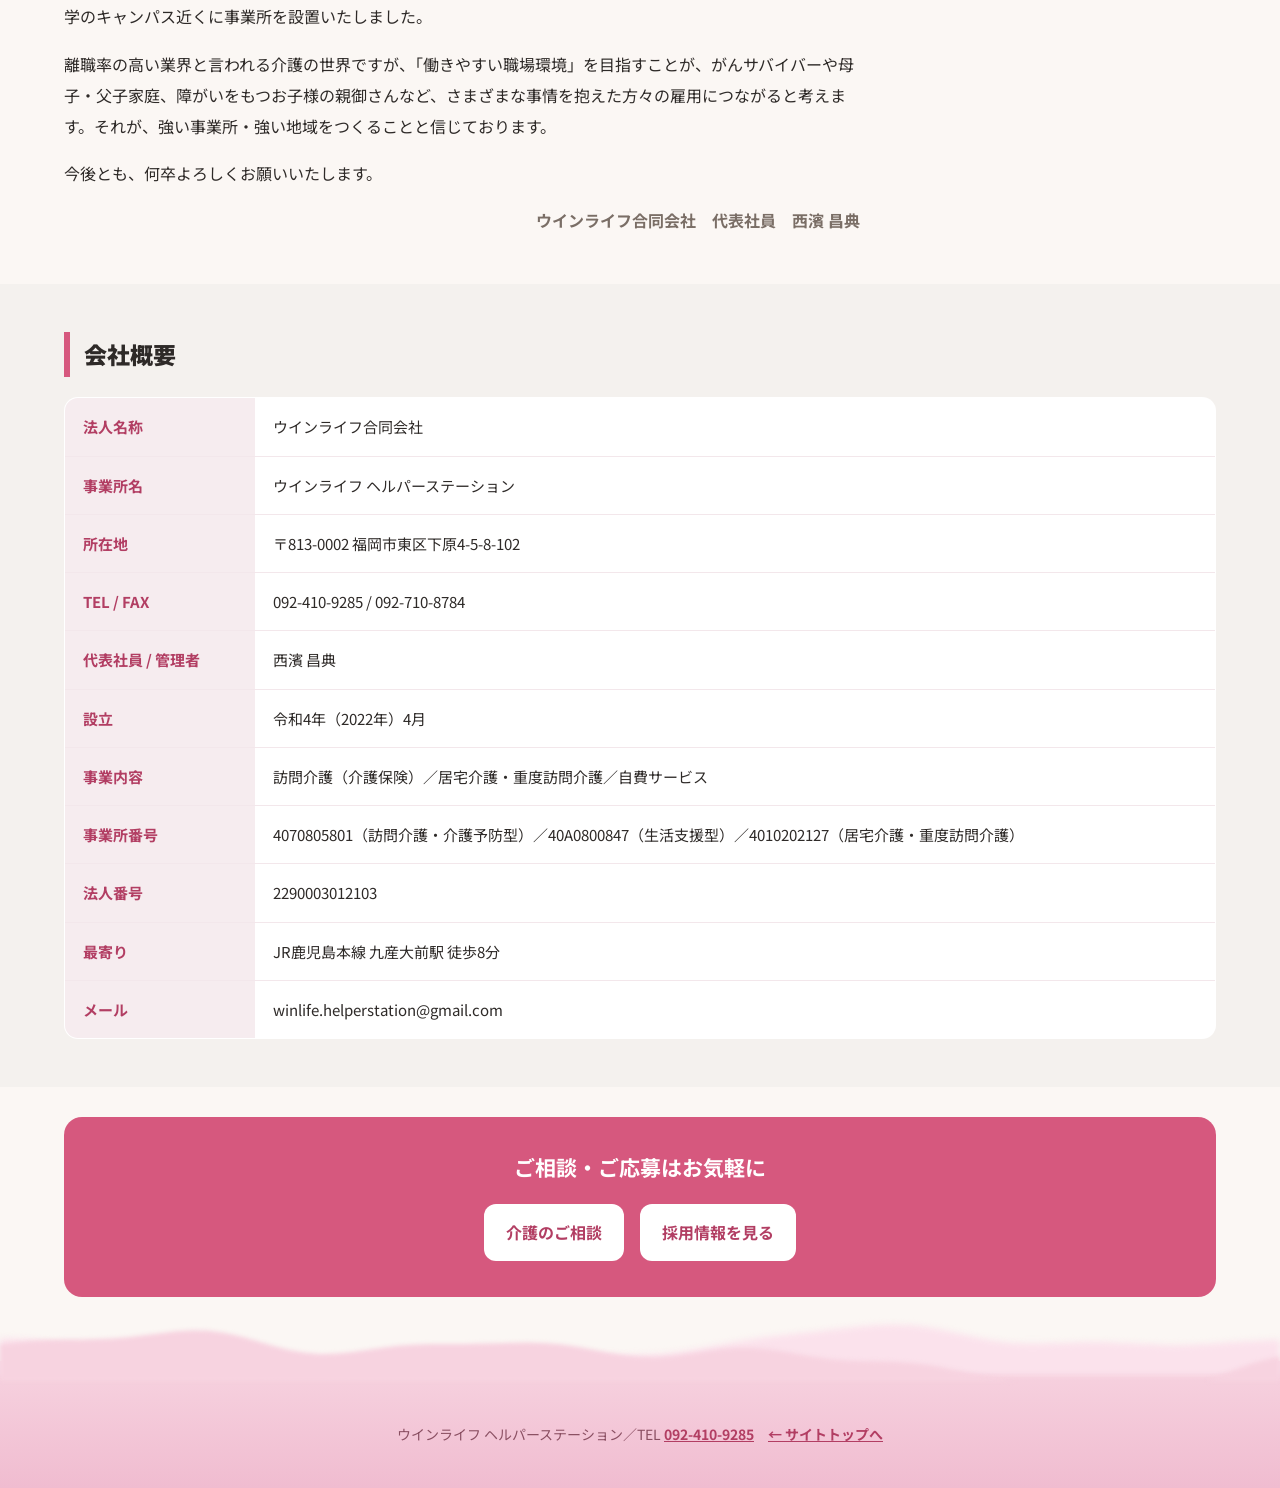
==== commit 1b8f7686: "A11y強化（skiplink/focus-visible）・JobPosting/Article構造化データ・画像width/height・posts.jsにw/h追加" ====
--- a/about.html
+++ b/about.html
@@ -108,9 +108,16 @@
 @keyframes sidewaveflow{from{background-position:left 0}to{background-position:left 280px}}
 @media(prefers-reduced-motion:reduce){ .sidewave{animation:none} }
 
+/* === A11y === */
+:focus-visible{outline:3px solid var(--rose);outline-offset:2px;border-radius:4px}
+.navtoggle:focus-visible{outline-offset:3px}
+.skiplink{position:absolute;left:8px;top:-44px;background:var(--rose-deep);color:#fff;padding:10px 16px;border-radius:8px;font-weight:700;text-decoration:none;z-index:200;transition:top .2s}
+.skiplink:focus{top:8px}
+
 </style>
 </head>
 <body>
+<a href="#story" class="skiplink">本文へスキップ</a>
 <div class="mocknote">★ 私たちについて モックアップ　|　<a href="top.html">TOP</a>・<a href="news.html">活動報告</a></div>
 <div class="nav" id="nav">
   <div class="navbar"><div class="row">
@@ -170,7 +177,7 @@
       <p>今後とも、何卒よろしくお願いいたします。</p>
       <div class="sign">ウインライフ合同会社　代表社員　西濱 昌典</div>
     </div>
-    <div class="ph hasimg"><img src="assets/img/p16810647.jpg" alt="ウインライフ"></div>
+    <div class="ph hasimg"><img src="assets/img/p16810647.jpg" alt="代表 西濱昌典" width="1400" height="2100" loading="lazy" decoding="async"></div>
   </div>
 </div></section>
 
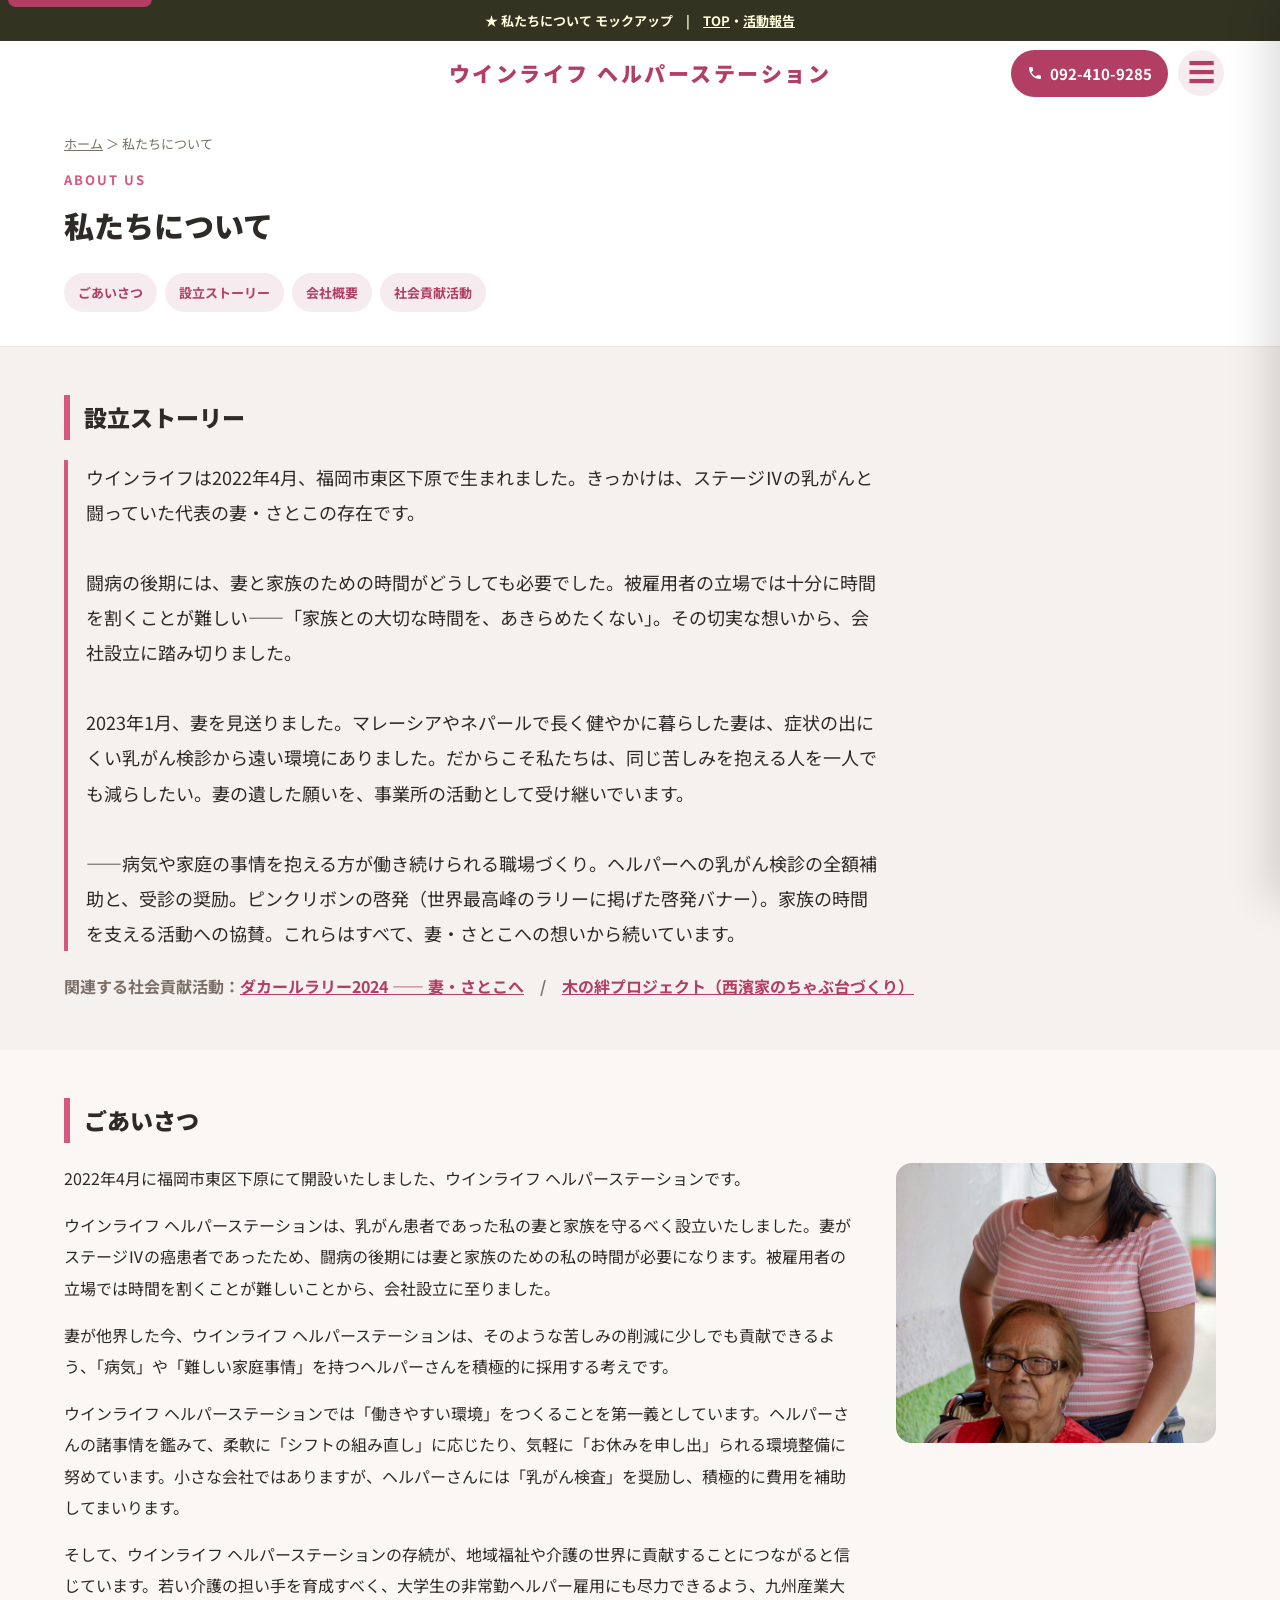
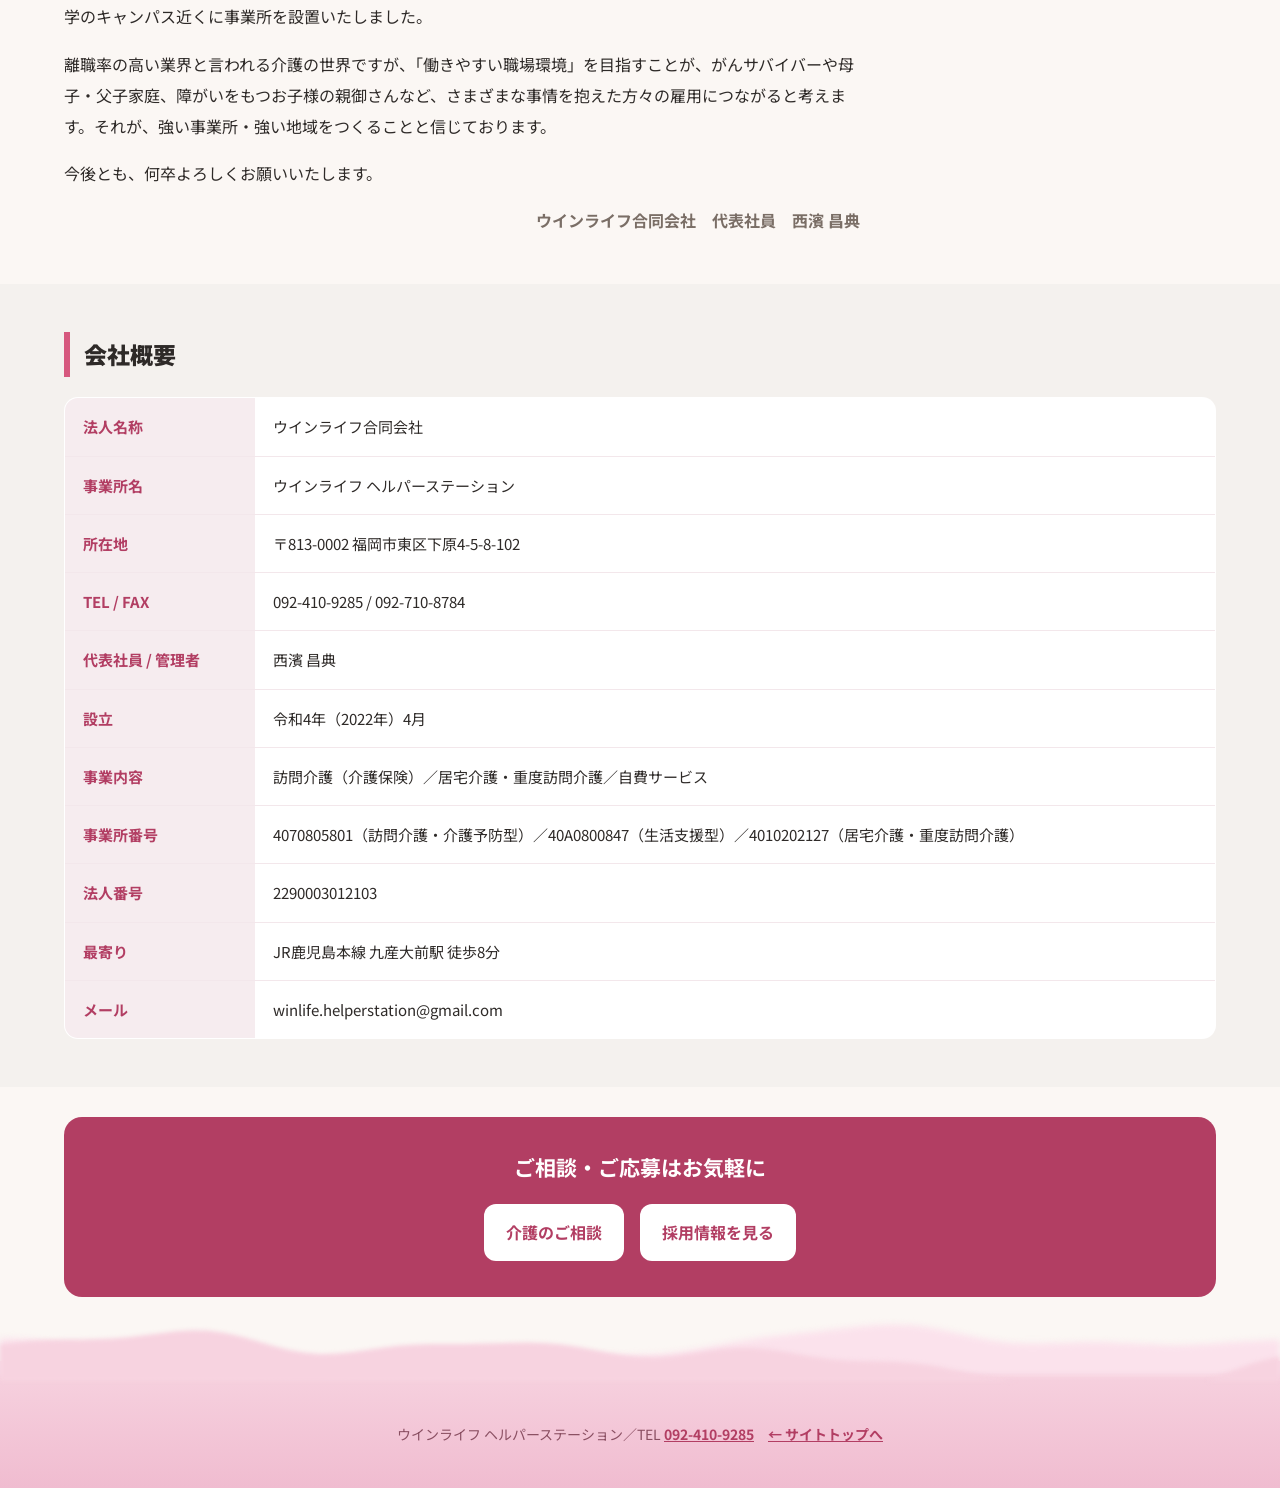
==== commit 2e8875fb: "全11ページの .htel/メニュー rose系を rose-deep に統一（contrast 4.5:1基準）" ====
--- a/about.html
+++ b/about.html
@@ -10,7 +10,10 @@
 <meta property="og:title" content="私たちについて｜ウインライフ ヘルパーステーション">
 <meta property="og:description" content="設立ストーリー・ごあいさつ・会社概要。ステージⅣの乳がんと闘った代表の妻・さとことの時間を守るために生まれた事業所です。">
 <meta property="og:url" content="https://kantanagasawa93.github.io/winlife-helper-mockup/about.html">
-<meta property="og:image" content="https://kantanagasawa93.github.io/winlife-helper-mockup/assets/p16810647.jpg">
+<meta property="og:image" content="https://kantanagasawa93.github.io/winlife-helper-mockup/assets/ogp/about.png">
+<meta property="og:image:width" content="1200">
+<meta property="og:image:height" content="630">
+<meta property="og:image:alt" content="私たちについて｜妻を看取って、わかったこと。">
 <meta name="twitter:card" content="summary_large_image">
 <link rel="icon" href="assets/favicon.svg" type="image/svg+xml">
 <link rel="preconnect" href="https://fonts.googleapis.com">
@@ -28,7 +31,7 @@
 .lphead .logo{font-weight:900;color:var(--rose-deep);font-size:15px;text-decoration:none;white-space:nowrap}
 .lphead .right{display:flex;align-items:center;gap:14px}
 .lphead .back{font-size:13px;color:var(--greige);text-decoration:none;font-weight:600}
-.lphead .htel{background:var(--rose);color:#fff;padding:8px 14px;border-radius:999px;font-weight:700;font-size:14px;text-decoration:none;white-space:nowrap}
+.lphead .htel{background:var(--rose-deep);color:#fff;padding:8px 14px;border-radius:999px;font-weight:700;font-size:14px;text-decoration:none;white-space:nowrap}
 @media(max-width:600px){ .lphead .logo{font-size:13px} .lphead .back{display:none} .lphead .htel{font-size:13px;padding:7px 11px} }
 .ptitle{background:#fff;border-bottom:1px solid #f0e3e7;margin-top:-64px;padding:90px 0 34px}
 .crumb{font-size:13px;color:var(--greige);margin-bottom:10px}
@@ -36,7 +39,7 @@
 .ptitle h1 .en{display:block;font-size:13px;font-weight:700;color:var(--rose);letter-spacing:.15em;margin-bottom:4px}
 .tabs{display:flex;flex-wrap:wrap;gap:8px;margin-top:18px}
 .tabs a{font-size:13px;font-weight:700;text-decoration:none;background:var(--tint);color:var(--rose-deep);padding:7px 14px;border-radius:999px}
-.tabs a:hover{background:var(--rose);color:#fff}
+.tabs a:hover{background:var(--rose-deep);color:#fff}
 .sec{padding:48px 0}
 .sec h2{font-size:23px;font-weight:900;padding-left:14px;border-left:6px solid var(--rose);margin-bottom:20px}
 .greeting{display:grid;grid-template-columns:1fr 320px;gap:36px;align-items:start}
@@ -51,7 +54,7 @@
 .company th{background:var(--tint);color:var(--rose-deep);white-space:nowrap;width:190px}
 .company tr:last-child th,.company tr:last-child td{border-bottom:0}
 @media(max-width:600px){ .company,.company tbody,.company tr,.company th,.company td{display:block;width:auto} .company th{border-bottom:0} }
-.cta{background:var(--rose);color:#fff;border-radius:18px;padding:30px;text-align:center;margin:30px 0 44px}
+.cta{background:var(--rose-deep);color:#fff;border-radius:18px;padding:30px;text-align:center;margin:30px 0 44px}
 .cta h2{color:#fff;border:0;padding:0;font-size:21px;margin-bottom:10px}
 .btn{display:inline-flex;align-items:center;gap:8px;background:#fff;color:var(--rose-deep);text-decoration:none;font-weight:700;padding:13px 22px;border-radius:12px;margin:6px}
 .mocknote{background:#332;color:#ffd;text-align:center;padding:8px;font-size:13px;font-weight:700}
@@ -73,7 +76,7 @@
 .logo{grid-column:2;justify-self:center;font-weight:900;color:var(--rose-deep);font-size:clamp(15px,2.3vw,21px);white-space:nowrap;text-decoration:none;letter-spacing:.12em}
 .navspacer{display:none}
 .navtop-right{grid-column:3;justify-self:end;display:flex;align-items:center;gap:10px}
-.htel{display:inline-flex;align-items:center;gap:7px;background:var(--rose);color:#fff;padding:9px 16px;border-radius:999px;font-weight:700;text-decoration:none;font-size:15px;white-space:nowrap}
+.htel{display:inline-flex;align-items:center;gap:7px;background:var(--rose-deep);color:#fff;padding:9px 16px;border-radius:999px;font-weight:700;text-decoration:none;font-size:15px;white-space:nowrap}
 .ico-tel{width:16px;height:16px}
 .menu li.telitem a .ico-tel{vertical-align:-3px;margin-right:4px}
 .nav.open::after{content:"";position:fixed;inset:0;background:rgba(46,42,40,.4);z-index:48}
@@ -86,7 +89,7 @@
 .submenu{list-style:none;padding:2px 0 10px 16px}
 .submenu li a{display:block;text-decoration:none;color:var(--greige);padding:9px 6px;font-size:14px}
 .submenu li a:hover{color:var(--rose-deep)}
-.menu li.telitem a{display:inline-block;margin-top:16px;background:var(--rose);color:#fff;padding:11px 20px;border-radius:999px;font-weight:700;border-bottom:0;text-align:center}
+.menu li.telitem a{display:inline-block;margin-top:16px;background:var(--rose-deep);color:#fff;padding:11px 20px;border-radius:999px;font-weight:700;border-bottom:0;text-align:center}
 @media(max-width:600px){ .htel{display:none} .logo{letter-spacing:.04em;font-size:14px} }
 
 /* 写真差し込み */
@@ -152,7 +155,7 @@
 </div></section>
 
 <!-- 設立ストーリー -->
-<section id="story" class="story sec"><div class="wrap">
+<section id="story" class="story sec" role="main"><div class="wrap">
   <h2>設立ストーリー</h2>
   <blockquote>
     ウインライフは2022年4月、福岡市東区下原で生まれました。きっかけは、ステージⅣの乳がんと闘っていた代表の妻・さとこの存在です。<br><br>
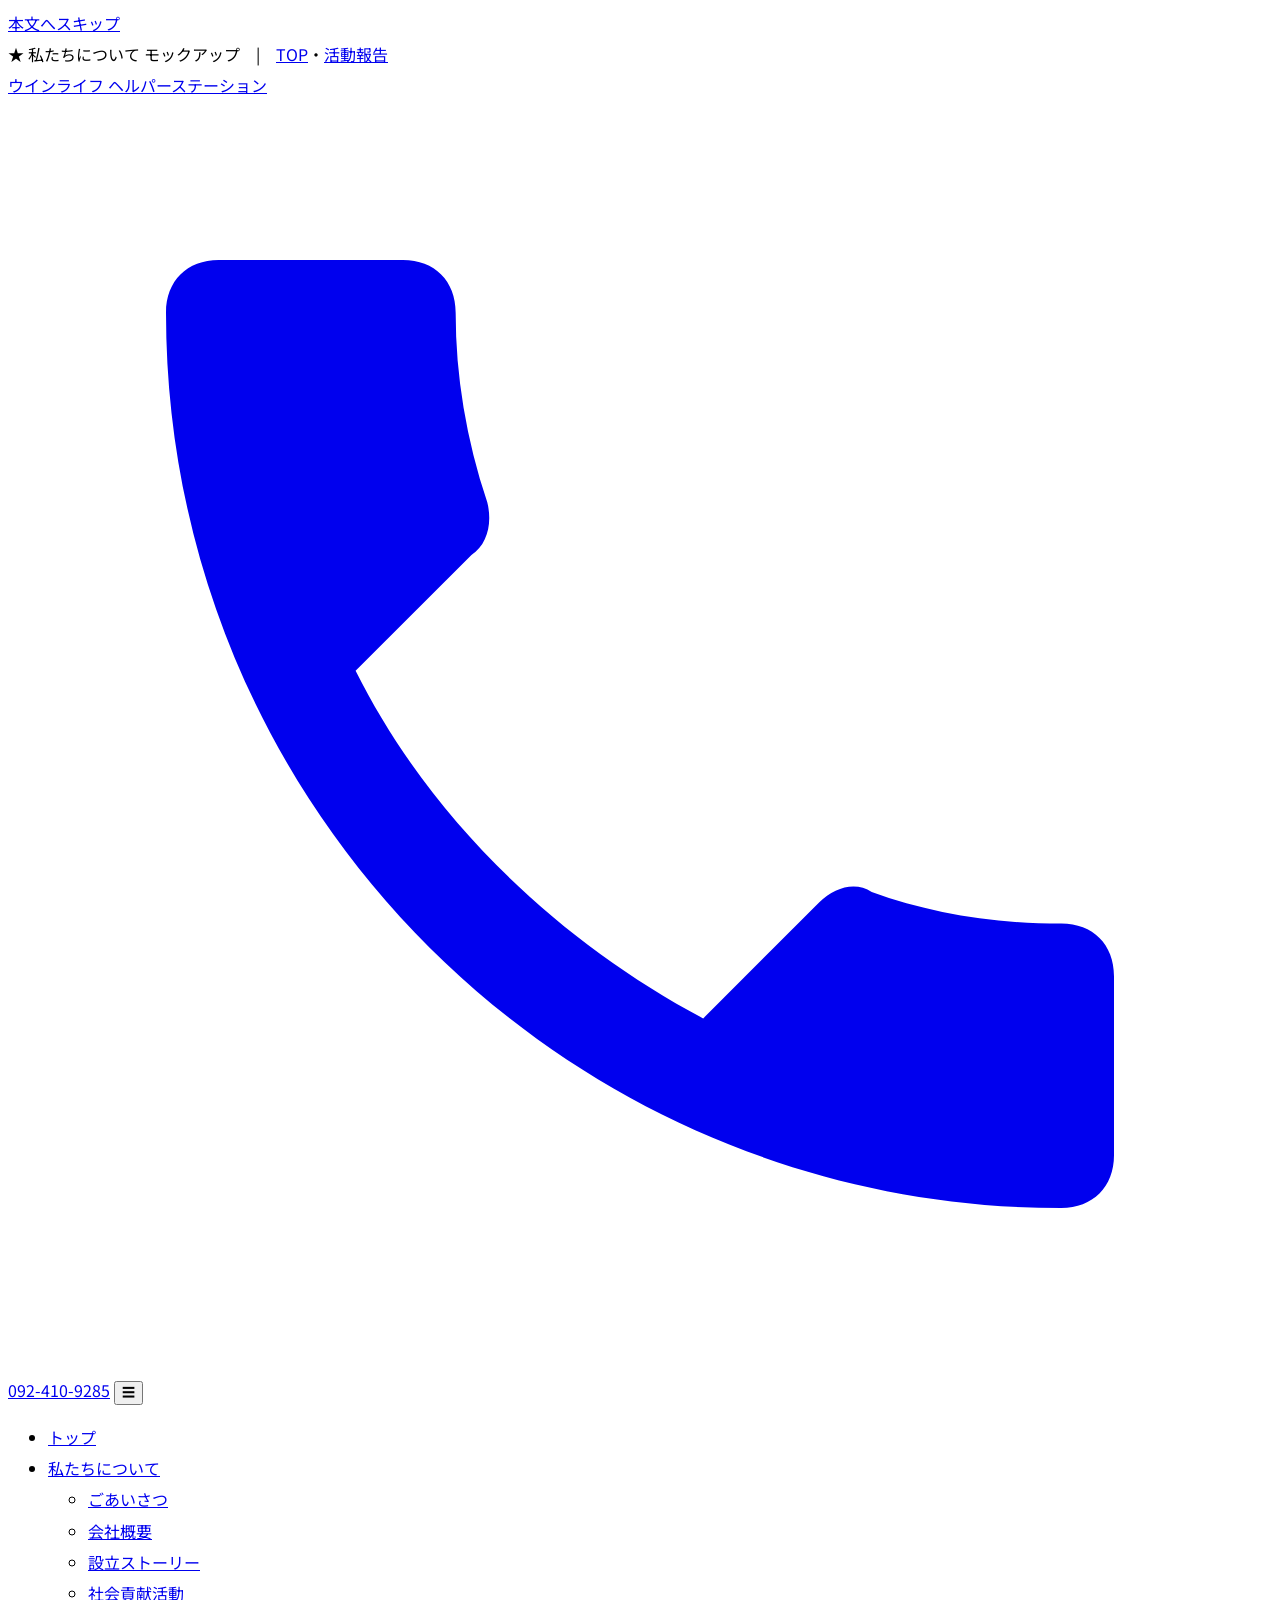
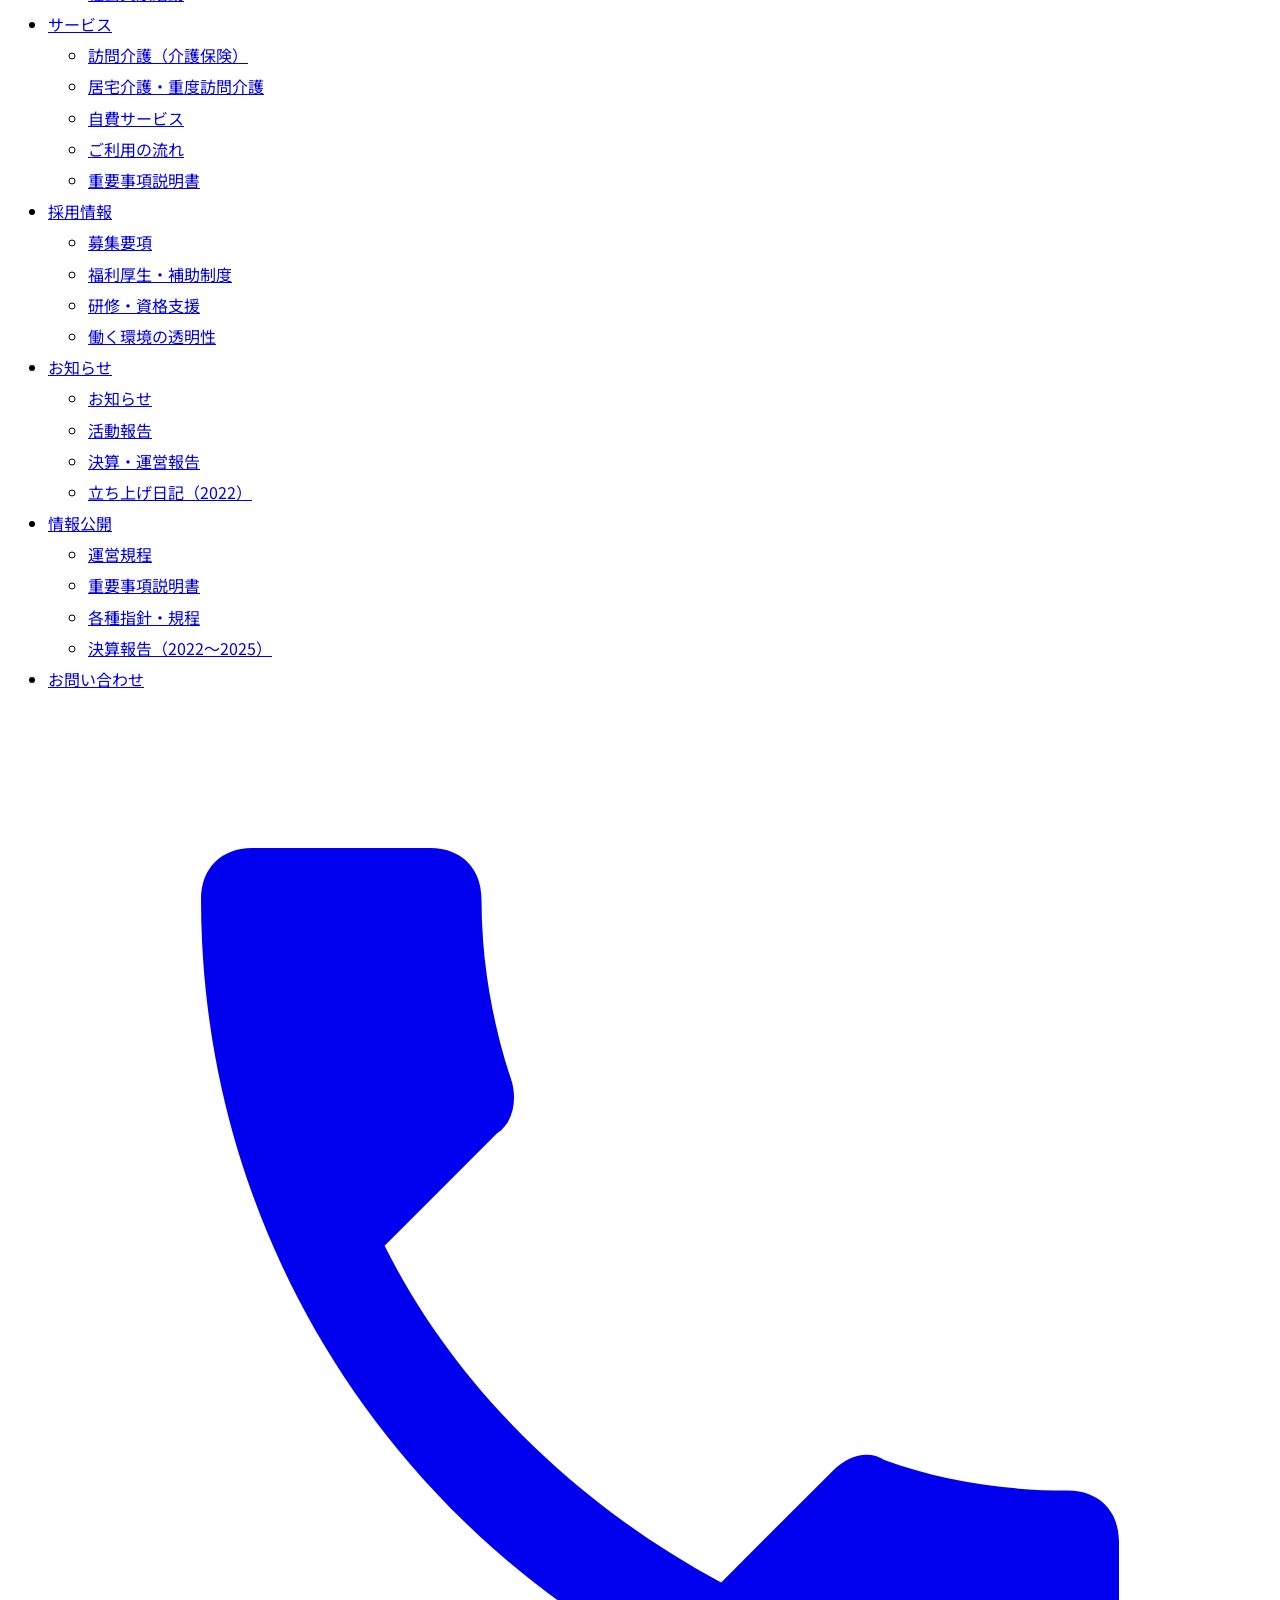
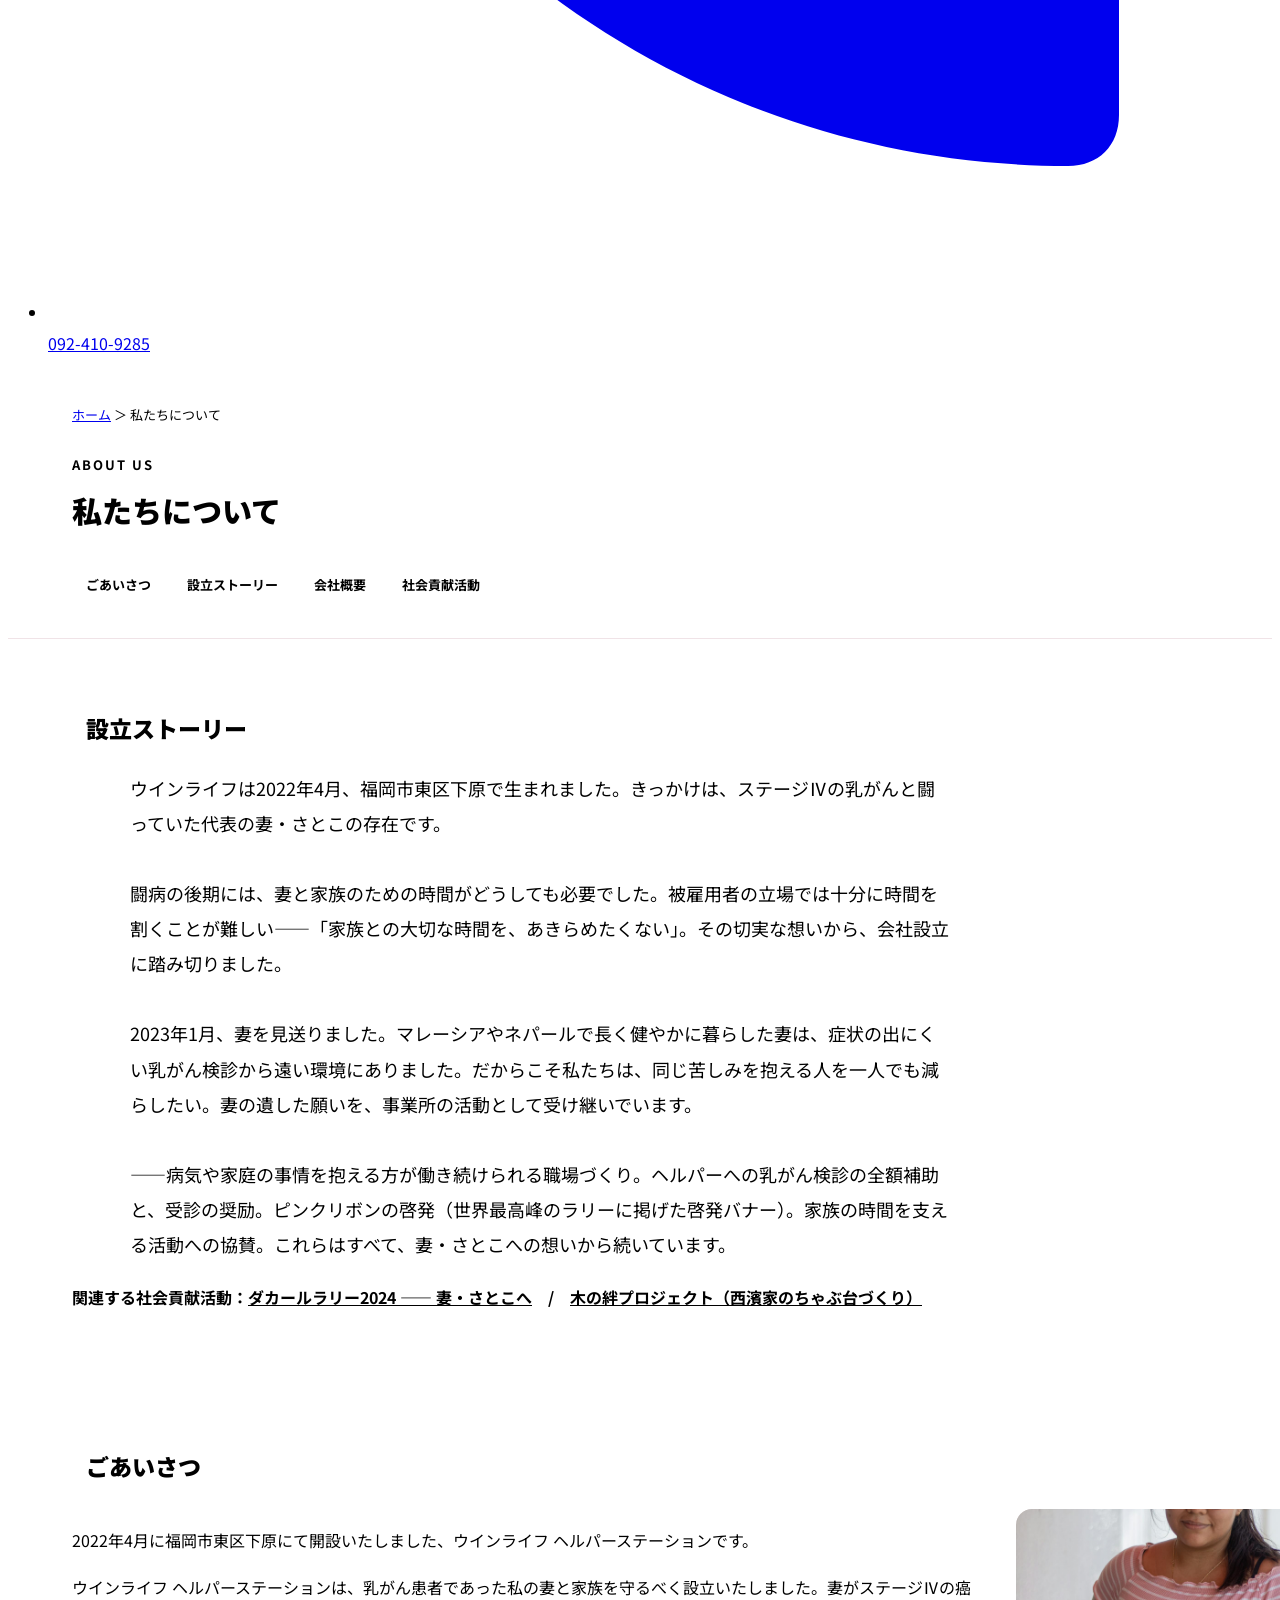
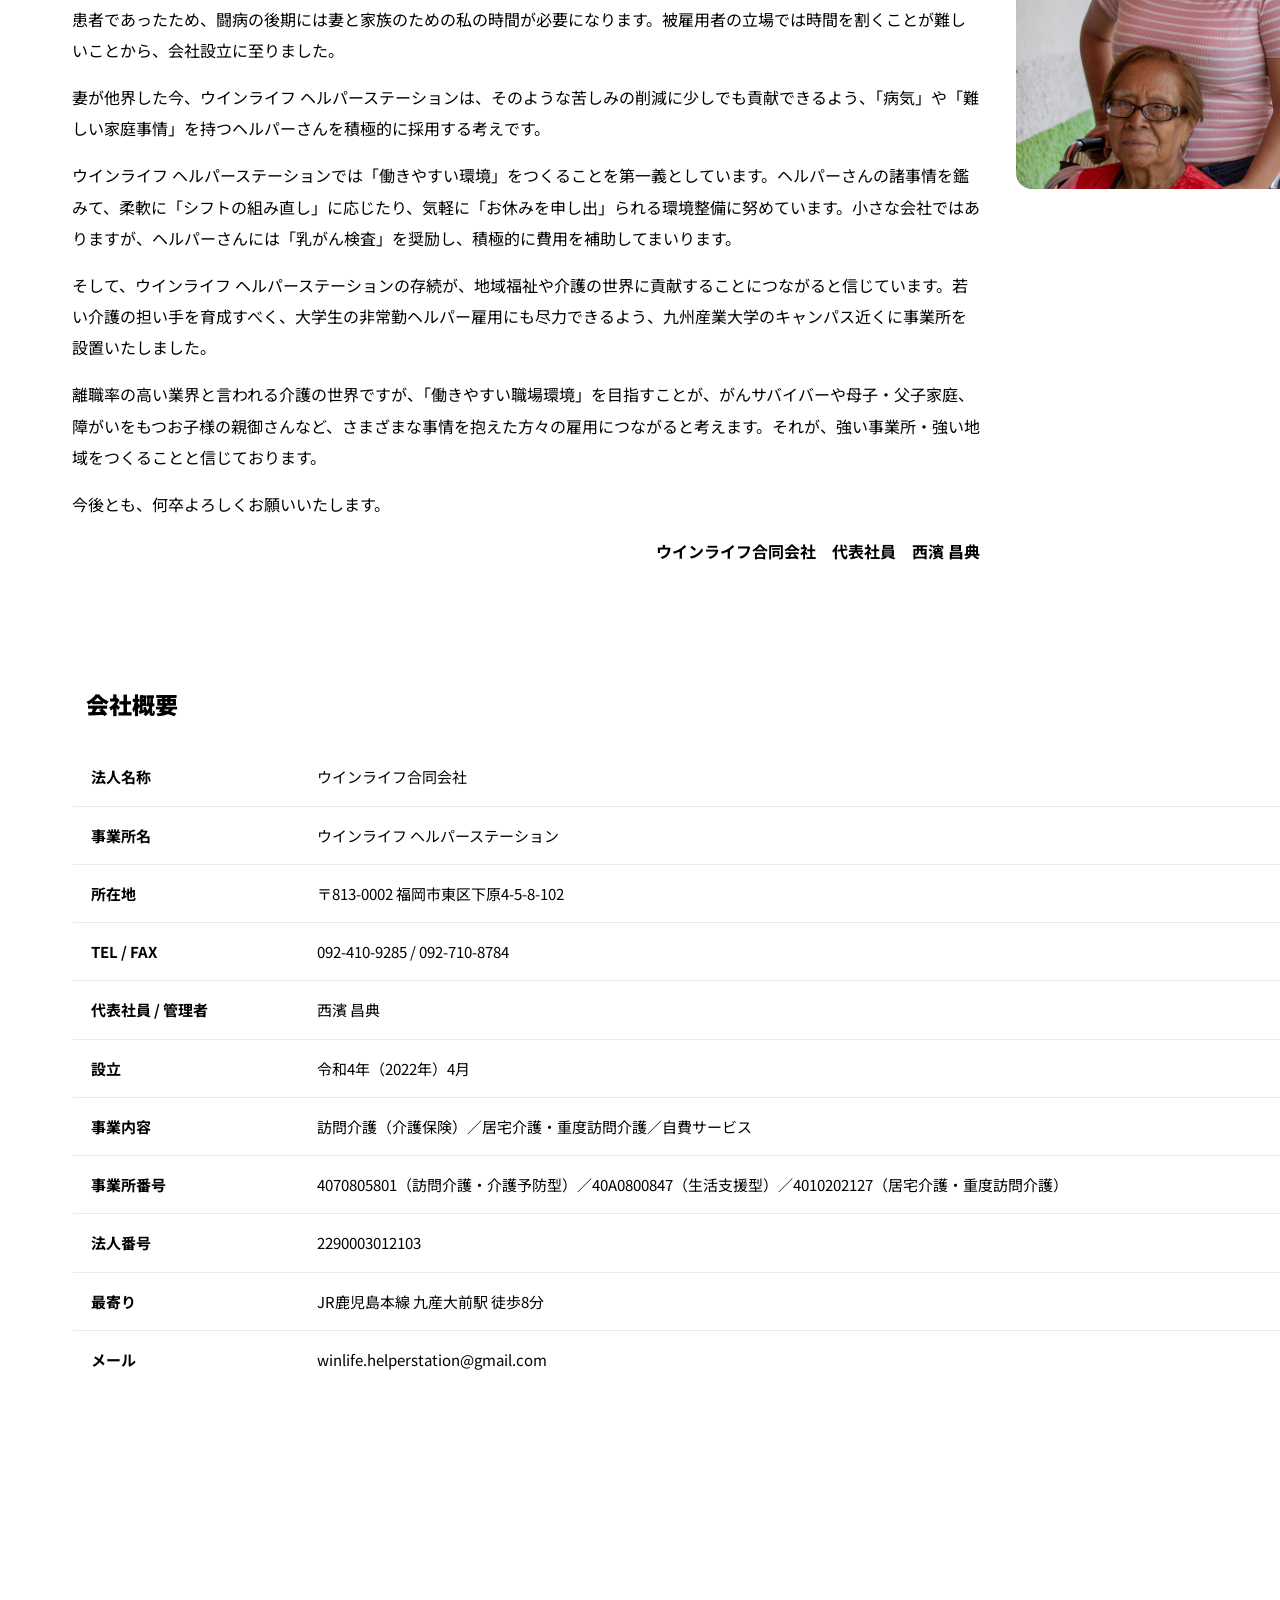
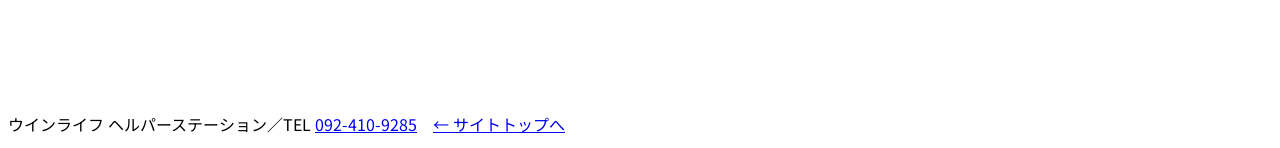
==== commit d3ecd147: "common.cssに重複CSS抽出 — HTML合計40%削減" ====
--- a/about.html
+++ b/about.html
@@ -16,16 +16,13 @@
 <meta property="og:image:alt" content="私たちについて｜妻を看取って、わかったこと。">
 <meta name="twitter:card" content="summary_large_image">
 <link rel="icon" href="assets/favicon.svg" type="image/svg+xml">
+<link rel="stylesheet" href="assets/common.css">
 <link rel="preconnect" href="https://fonts.googleapis.com">
 <link href="https://fonts.googleapis.com/css2?family=Noto+Sans+JP:wght@400;500;700;900&display=swap" rel="stylesheet">
 <style>
-:root{--rose:#D6587E;--rose-deep:#B23E63;--greige:#7A6E66;--base:#FBF7F4;--tint:#F6ECEF;--neutral:#F4F1EE;--ink:#2E2A28;--tel:#E8843C;}
-*{margin:0;padding:0;box-sizing:border-box}
-html{scroll-behavior:smooth}
 body{font-family:"Noto Sans JP",sans-serif;color:var(--ink);background:var(--base);line-height:1.95;font-size:16px;-webkit-font-smoothing:antialiased}
 .wrap{width:100%;max-width:1280px;margin:0 auto;padding:0 clamp(20px,5vw,72px)}
 .narrow{max-width:820px}
-a{color:inherit}
 .lphead{position:sticky;top:0;z-index:50;background:#fff;border-bottom:1px solid #f0e3e7}
 .lphead .row{width:100%;max-width:1280px;margin:0 auto;padding:0 clamp(20px,5vw,72px);display:flex;align-items:center;justify-content:space-between;height:58px}
 .lphead .logo{font-weight:900;color:var(--rose-deep);font-size:15px;text-decoration:none;white-space:nowrap}
@@ -57,65 +54,9 @@
 .cta{background:var(--rose-deep);color:#fff;border-radius:18px;padding:30px;text-align:center;margin:30px 0 44px}
 .cta h2{color:#fff;border:0;padding:0;font-size:21px;margin-bottom:10px}
 .btn{display:inline-flex;align-items:center;gap:8px;background:#fff;color:var(--rose-deep);text-decoration:none;font-weight:700;padding:13px 22px;border-radius:12px;margin:6px}
-.mocknote{background:#332;color:#ffd;text-align:center;padding:8px;font-size:13px;font-weight:700}
-.mocknote a{color:#ffd}
-footer{position:relative;margin-top:64px;background:linear-gradient(180deg,#F7D3E0,#F0BCD0);color:#8a4f62;padding:60px 0 40px;font-size:14px;text-align:center}
-footer::before{content:"";position:absolute;left:0;right:0;top:-58px;height:72px;pointer-events:none;filter:blur(3px);background:url("data:image/svg+xml,%3Csvg xmlns='http://www.w3.org/2000/svg' width='2240' height='72' viewBox='0 0 2240 72' preserveAspectRatio='none'%3E%3Cpath d='M0 72 L0 8.1 L16 9.1 L32 11.0 L48 13.6 L64 16.6 L80 19.3 L96 21.4 L112 22.6 L128 22.9 L144 22.5 L160 21.9 L176 21.4 L192 21.6 L208 22.5 L224 24.1 L240 26.1 L256 28.1 L272 29.9 L288 31.0 L304 31.5 L320 31.6 L336 31.4 L352 31.3 L368 31.6 L384 32.2 L400 33.1 L416 34.0 L432 34.8 L448 35.2 L464 35.3 L480 35.2 L496 35.5 L512 36.5 L528 38.4 L544 41.6 L560 45.7 L576 50.5 L592 55.4 L608 59.9 L624 63.4 L640 65.8 L656 67.1 L672 67.6 L688 67.6 L704 67.6 L720 67.8 L736 68.4 L752 69.1 L768 69.8 L784 70.1 L800 70.1 L816 69.5 L832 68.7 L848 67.9 L864 67.4 L880 67.3 L896 67.7 L912 68.4 L928 69.0 L944 69.1 L960 68.3 L976 66.6 L992 64.0 L1008 61.0 L1024 57.8 L1040 55.2 L1056 53.2 L1072 52.2 L1088 51.8 L1104 51.9 L1120 51.8 L1136 51.2 L1152 49.8 L1168 47.6 L1184 44.8 L1200 41.8 L1216 38.7 L1232 36.0 L1248 33.8 L1264 31.9 L1280 30.1 L1296 28.4 L1312 26.6 L1328 24.7 L1344 23.0 L1360 21.7 L1376 21.4 L1392 22.2 L1408 24.3 L1424 27.2 L1440 30.8 L1456 34.3 L1472 37.3 L1488 39.4 L1504 40.4 L1520 40.5 L1536 40.1 L1552 39.4 L1568 39.0 L1584 39.1 L1600 39.7 L1616 40.5 L1632 41.3 L1648 41.9 L1664 41.8 L1680 41.2 L1696 40.2 L1712 39.1 L1728 38.0 L1744 37.3 L1760 36.9 L1776 36.6 L1792 36.3 L1808 35.5 L1824 34.1 L1840 32.0 L1856 29.5 L1872 26.8 L1888 24.5 L1904 22.9 L1920 22.4 L1936 22.9 L1952 24.2 L1968 25.7 L1984 27.0 L2000 27.6 L2016 27.3 L2032 26.0 L2048 24.0 L2064 21.7 L2080 19.4 L2096 17.4 L2112 15.8 L2128 14.6 L2144 13.6 L2160 12.5 L2176 11.3 L2192 10.0 L2208 8.9 L2224 8.1 L2240 8.1 L2240 72 Z' fill='%23FBE2EC'/%3E%3C/svg%3E") repeat-x bottom;background-size:2240px 72px;animation:footerwave2 90s linear infinite}
-footer::after{content:"";position:absolute;left:0;right:0;top:-44px;height:64px;pointer-events:none;filter:blur(2px);background:url("data:image/svg+xml,%3Csvg xmlns='http://www.w3.org/2000/svg' width='1920' height='64' viewBox='0 0 1920 64' preserveAspectRatio='none'%3E%3Cpath d='M0 64 L0 6.1 L16 6.2 L32 8.0 L48 11.0 L64 14.7 L80 18.3 L96 21.1 L112 22.8 L128 23.2 L144 22.8 L160 22.1 L176 21.6 L192 21.7 L208 22.8 L224 24.5 L240 26.5 L256 28.3 L272 29.4 L288 29.6 L304 28.8 L320 27.4 L336 25.7 L352 24.1 L368 23.1 L384 22.6 L400 22.4 L416 22.1 L432 21.5 L448 20.2 L464 18.3 L480 16.2 L496 14.2 L512 13.2 L528 13.6 L544 15.7 L560 19.2 L576 23.7 L592 28.5 L608 32.7 L624 35.6 L640 36.9 L656 36.5 L672 35.0 L688 32.7 L704 30.4 L720 28.6 L736 27.5 L752 27.0 L768 26.9 L784 26.9 L800 26.6 L816 26.2 L832 25.7 L848 25.4 L864 25.9 L880 27.2 L896 29.5 L912 32.5 L928 35.7 L944 38.4 L960 40.1 L976 40.4 L992 39.3 L1008 37.1 L1024 34.5 L1040 32.2 L1056 30.9 L1072 30.9 L1088 32.3 L1104 34.6 L1120 37.5 L1136 40.1 L1152 42.2 L1168 43.5 L1184 44.1 L1200 44.3 L1216 44.8 L1232 45.9 L1248 47.8 L1264 50.7 L1280 54.0 L1296 57.5 L1312 60.6 L1328 63.0 L1344 64.7 L1360 65.9 L1376 67.0 L1392 68.1 L1408 69.7 L1424 71.7 L1440 73.7 L1456 75.2 L1472 75.5 L1488 74.2 L1504 71.1 L1520 66.3 L1536 60.2 L1552 53.8 L1568 47.8 L1584 42.9 L1600 39.6 L1616 37.7 L1632 37.1 L1648 37.0 L1664 37.0 L1680 36.6 L1696 35.4 L1712 33.7 L1728 31.7 L1744 29.7 L1760 28.0 L1776 26.7 L1792 25.6 L1808 24.4 L1824 22.8 L1840 20.5 L1856 17.4 L1872 13.9 L1888 10.4 L1904 7.6 L1920 6.1 L1920 64 Z' fill='%23F7D3E0'/%3E%3C/svg%3E") repeat-x bottom;background-size:1920px 64px;animation:footerwave 70s linear infinite}
-@keyframes footerwave{from{background-position:0 100%}to{background-position:1920px 100%}}
-@keyframes footerwave2{from{background-position:0 100%}to{background-position:-2240px 100%}}
-@media(prefers-reduced-motion:reduce){footer::before,footer::after{animation:none}}
-footer strong{color:var(--rose-deep)}
-footer a{color:var(--rose-deep);font-weight:700}
-
-/* === 共通グローバルナビ（ハンバーガー固定・社名中央） === */
-.nav{position:relative;z-index:30;background:transparent;border-bottom:none}
-.navbar .row{width:100%;max-width:none;margin:0 auto;padding:0 clamp(20px,5vw,56px);display:grid;grid-template-columns:1fr auto 1fr;align-items:center;height:64px;gap:14px}
-.navtoggle{justify-self:end;display:inline-flex;align-items:center;justify-content:center;width:46px;height:46px;border-radius:50%;background:var(--tint);border:0;font-size:27px;color:var(--rose-deep);cursor:pointer;line-height:1;position:relative;z-index:60;transition:background .2s}
-.navtoggle:hover{background:#f0d9e1}
-.logo{grid-column:2;justify-self:center;font-weight:900;color:var(--rose-deep);font-size:clamp(15px,2.3vw,21px);white-space:nowrap;text-decoration:none;letter-spacing:.12em}
-.navspacer{display:none}
-.navtop-right{grid-column:3;justify-self:end;display:flex;align-items:center;gap:10px}
-.htel{display:inline-flex;align-items:center;gap:7px;background:var(--rose-deep);color:#fff;padding:9px 16px;border-radius:999px;font-weight:700;text-decoration:none;font-size:15px;white-space:nowrap}
-.ico-tel{width:16px;height:16px}
-.menu li.telitem a .ico-tel{vertical-align:-3px;margin-right:4px}
-.nav.open::after{content:"";position:fixed;inset:0;background:rgba(46,42,40,.4);z-index:48}
-.menu{position:fixed;top:0;right:0;left:auto;bottom:0;width:min(420px,84vw);z-index:50;list-style:none;display:flex;flex-direction:column;align-items:stretch;background:#fff;padding:74px 22px 28px;overflow-y:auto;transform:translateX(100%);transition:transform .3s ease;box-shadow:-12px 0 40px rgba(0,0,0,.14)}
-.nav.open .menu{transform:none}
-.menu>li{position:relative}
-.menu>li>a{display:block;text-decoration:none;color:var(--ink);font-weight:700;padding:14px 6px;border-bottom:1px solid #f3e7eb;font-size:17px}
-.menu>li>a.hot{color:var(--rose-deep)}
-.has-sub>a:after{content:"\25BE";float:right;color:var(--rose)}
-.submenu{list-style:none;padding:2px 0 10px 16px}
-.submenu li a{display:block;text-decoration:none;color:var(--greige);padding:9px 6px;font-size:14px}
-.submenu li a:hover{color:var(--rose-deep)}
-.menu li.telitem a{display:inline-block;margin-top:16px;background:var(--rose-deep);color:#fff;padding:11px 20px;border-radius:999px;font-weight:700;border-bottom:0;text-align:center}
-@media(max-width:600px){ .htel{display:none} .logo{letter-spacing:.04em;font-size:14px} }
-
 /* 写真差し込み */
 .ph.hasimg,.heroimg.hasimg{position:relative;padding:0;border:0;overflow:hidden}
 .ph img,.heroimg img{position:absolute;inset:0;width:100%;height:100%;object-fit:cover}
-
-/* === 左右のピンク波（mie風：ぼかした柔らかい滲み。中央へ透明フェード） === */
-.sidewave{position:fixed;top:0;bottom:0;width:clamp(90px,15vw,260px);z-index:2;pointer-events:none;
-  background-repeat:repeat-y;background-position:left top;background-size:100% 280px;
-  filter:blur(14px);opacity:.5;animation:sidewaveflow 18s linear infinite;
-  -webkit-mask-image:linear-gradient(to bottom,transparent,#000 10%,#000 90%,transparent);
-          mask-image:linear-gradient(to bottom,transparent,#000 10%,#000 90%,transparent)}
-.sidewave.l{left:0;
-  background-image:url("data:image/svg+xml,%3Csvg xmlns='http://www.w3.org/2000/svg' width='260' height='280' viewBox='0 0 260 280' preserveAspectRatio='none'%3E%3Cdefs%3E%3ClinearGradient id='g' x1='0' y1='0' x2='1' y2='0'%3E%3Cstop offset='0' stop-color='%23E58AAA' stop-opacity='0.95'/%3E%3Cstop offset='0.55' stop-color='%23F0AEC4' stop-opacity='0.55'/%3E%3Cstop offset='1' stop-color='%23F0AEC4' stop-opacity='0'/%3E%3C/linearGradient%3E%3C/defs%3E%3Cpath d='M0 0 H170 C120 47 210 93 170 140 C120 187 210 233 170 280 H0 Z' fill='url(%23g)'/%3E%3C/svg%3E")}
-.sidewave.r{right:0;transform:scaleX(-1);
-  background-image:url("data:image/svg+xml,%3Csvg xmlns='http://www.w3.org/2000/svg' width='260' height='280' viewBox='0 0 260 280' preserveAspectRatio='none'%3E%3Cdefs%3E%3ClinearGradient id='g' x1='0' y1='0' x2='1' y2='0'%3E%3Cstop offset='0' stop-color='%23E58AAA' stop-opacity='0.95'/%3E%3Cstop offset='0.55' stop-color='%23F0AEC4' stop-opacity='0.55'/%3E%3Cstop offset='1' stop-color='%23F0AEC4' stop-opacity='0'/%3E%3C/linearGradient%3E%3C/defs%3E%3Cpath d='M0 0 H170 C120 47 210 93 170 140 C120 187 210 233 170 280 H0 Z' fill='url(%23g)'/%3E%3C/svg%3E")}
-@media(max-width:1024px){ .sidewave{width:clamp(60px,18vw,150px);opacity:.42} }
-@media(max-width:640px){ .sidewave{display:none} }
-@keyframes sidewaveflow{from{background-position:left 0}to{background-position:left 280px}}
-@media(prefers-reduced-motion:reduce){ .sidewave{animation:none} }
-
-/* === A11y === */
-:focus-visible{outline:3px solid var(--rose);outline-offset:2px;border-radius:4px}
-.navtoggle:focus-visible{outline-offset:3px}
-.skiplink{position:absolute;left:8px;top:-44px;background:var(--rose-deep);color:#fff;padding:10px 16px;border-radius:8px;font-weight:700;text-decoration:none;z-index:200;transition:top .2s}
-.skiplink:focus{top:8px}
 
 </style>
 </head>
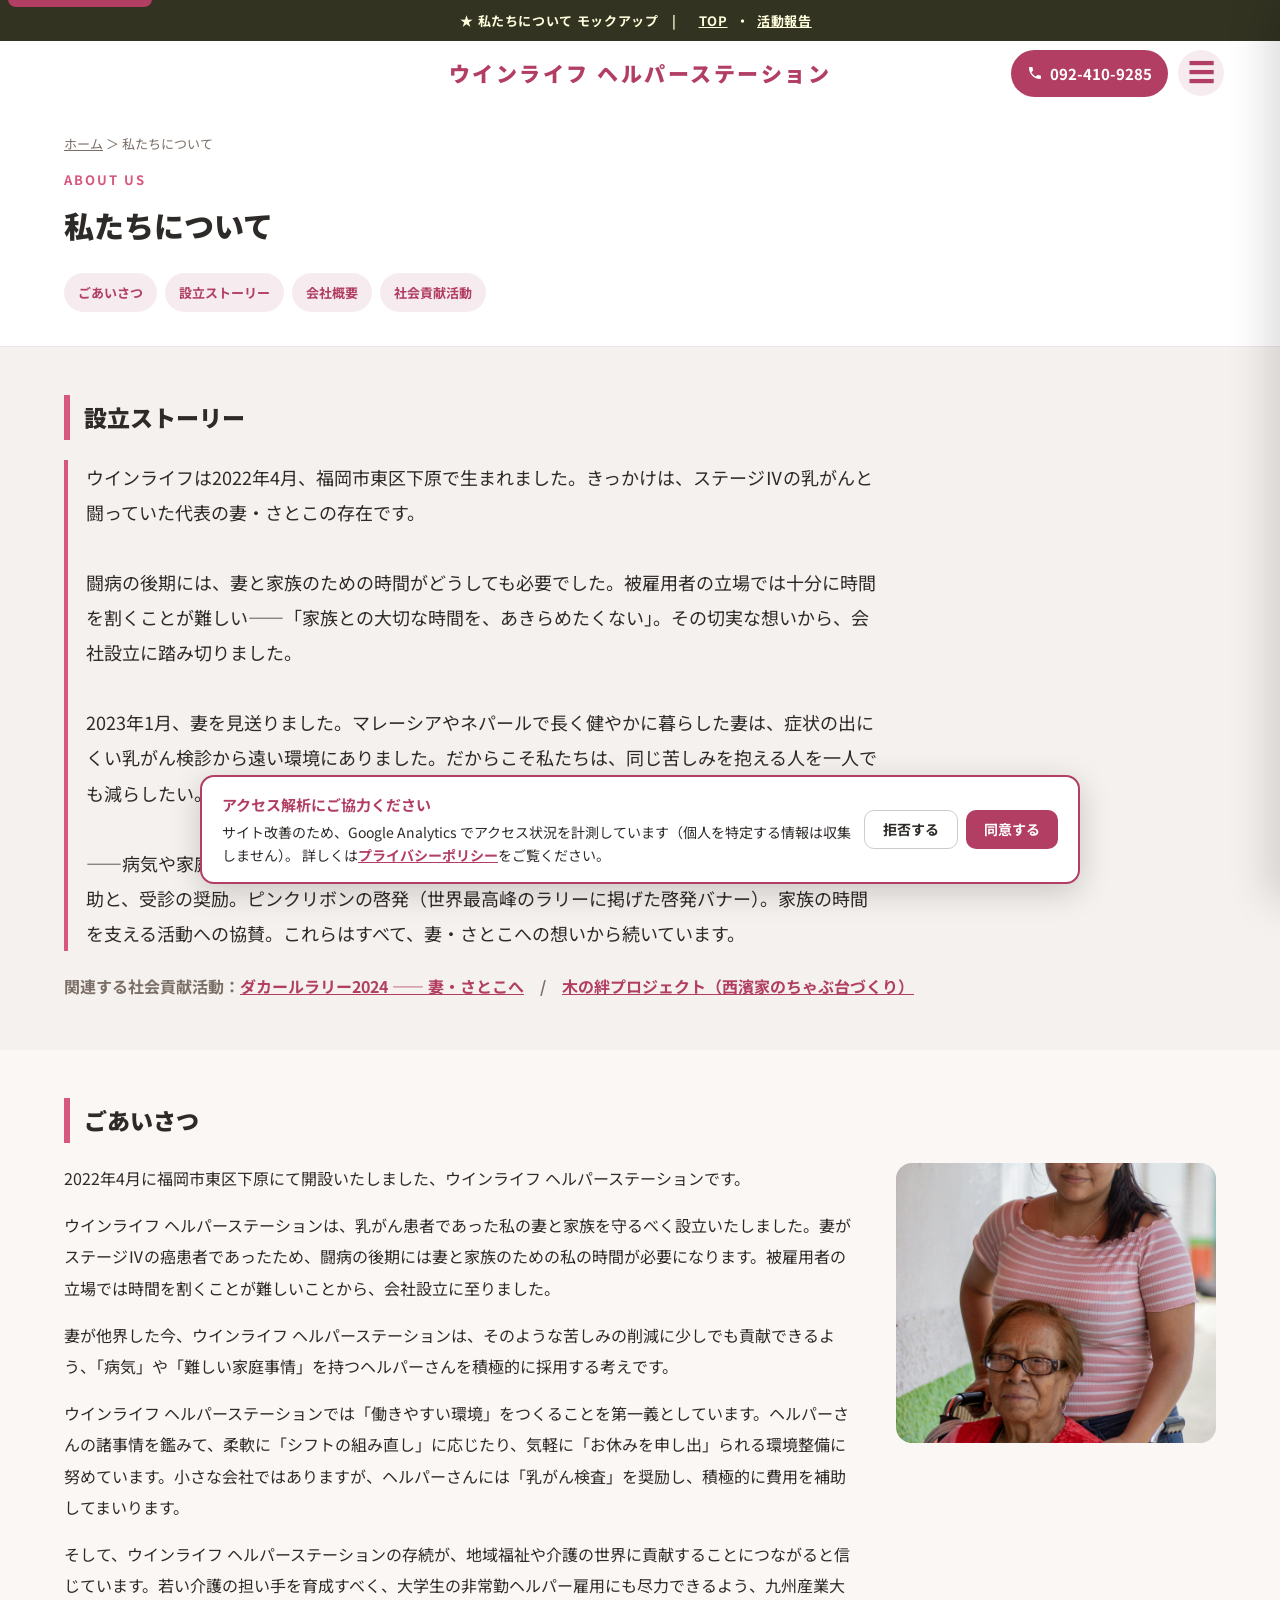
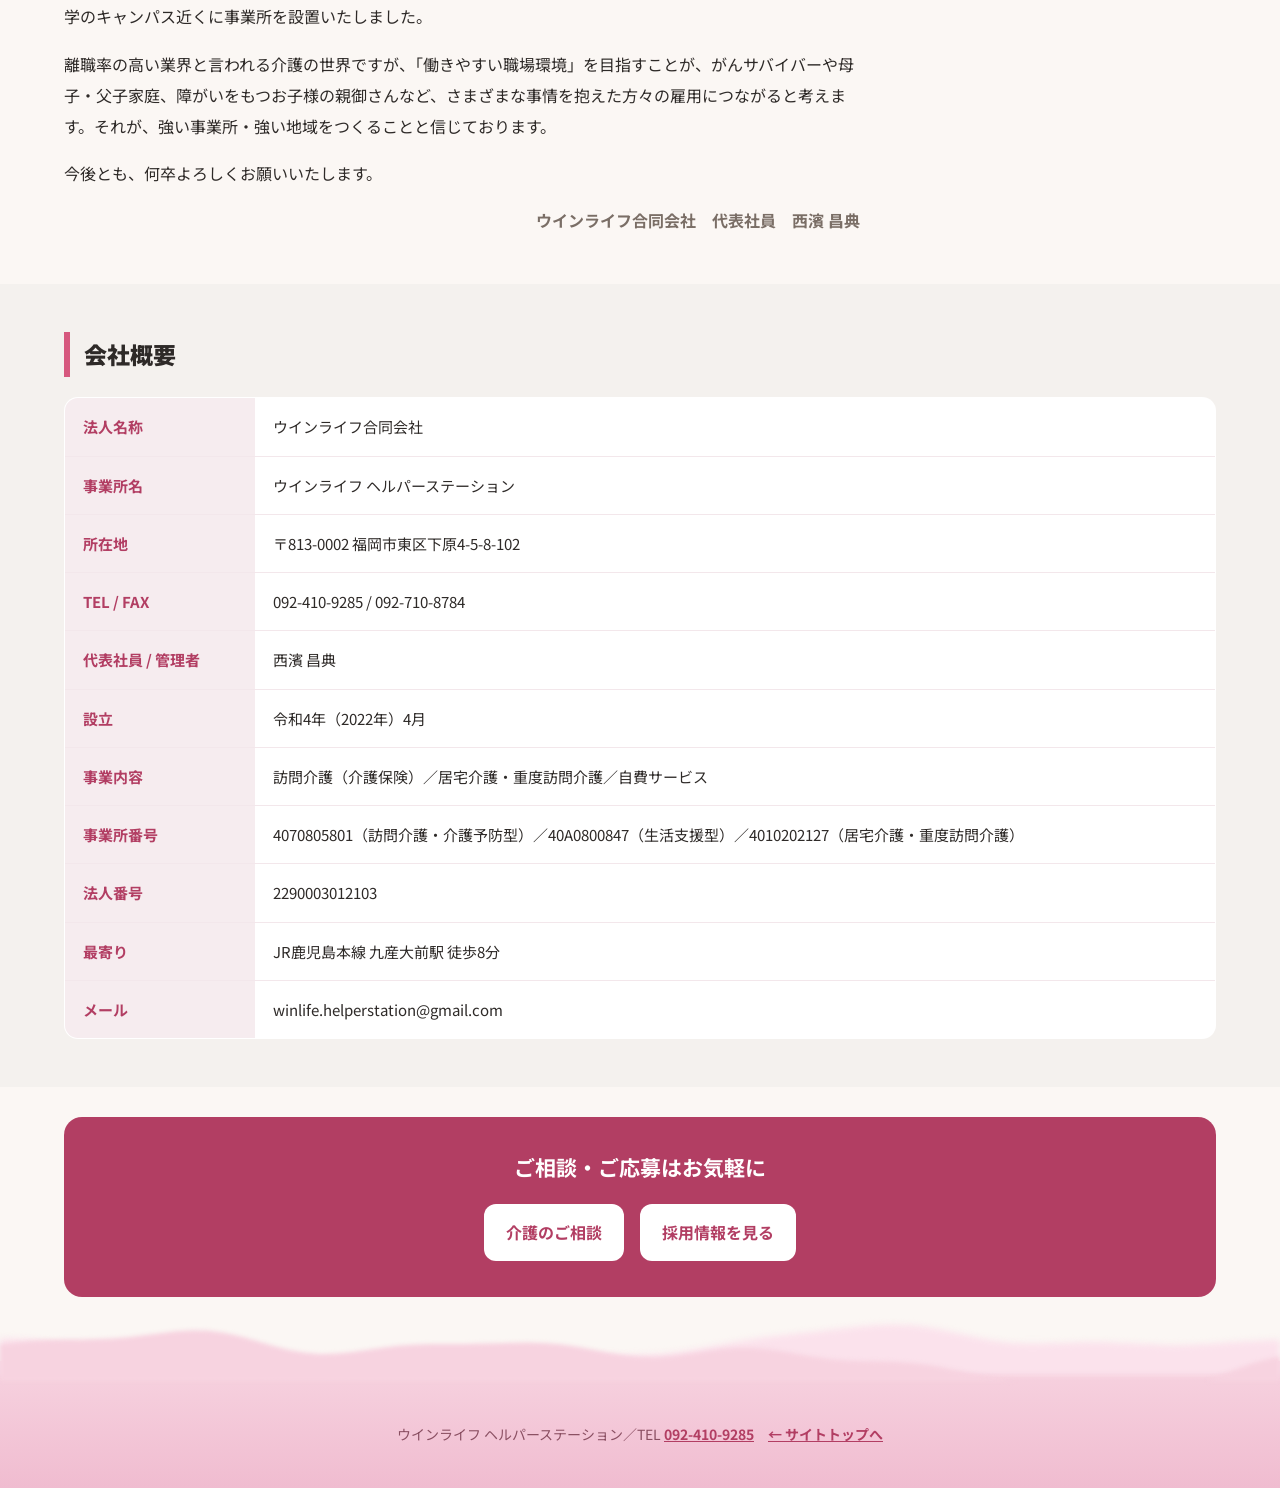
==== commit eb08d40f: "未使用CSS削除・WXR画像URL本番マップ・GA4+Cookie同意（測定ID未設定）" ====
--- a/about.html
+++ b/about.html
@@ -17,6 +17,7 @@
 <meta name="twitter:card" content="summary_large_image">
 <link rel="icon" href="assets/favicon.svg" type="image/svg+xml">
 <link rel="stylesheet" href="assets/common.css">
+<script src="assets/analytics.js" defer></script>
 <link rel="preconnect" href="https://fonts.googleapis.com">
 <link href="https://fonts.googleapis.com/css2?family=Noto+Sans+JP:wght@400;500;700;900&display=swap" rel="stylesheet">
 <style>
--- a/assets/common.css
+++ b/assets/common.css
@@ -0,0 +1,72 @@
+/*! common.css — 全ページ共通スタイル
+ *  ウインライフ ヘルパーステーション モック
+ *  ここに入っているのは「全ページが同じ実装で良いもの」だけ。
+ *  ページ固有の上書きはインライン <style> でやる（特に top.html の hero ナビ等）。
+ */
+
+/* === 設計トークン =========================================== */
+:root{
+  --rose:#D6587E;
+  --rose-deep:#B23E63;
+  --greige:#7A6E66;
+  --base:#FBF7F4;
+  --tint:#F6ECEF;
+  --neutral:#F4F1EE;
+  --ink:#2E2A28;
+  --sage:#8DA38B;
+  --tel:#E8843C;
+}
+
+/* === Reset & Base ========================================== */
+*{margin:0;padding:0;box-sizing:border-box}
+html{scroll-behavior:smooth}
+body{font-family:"Noto Sans JP",sans-serif;color:var(--ink);background:var(--base);line-height:1.9;font-size:17px;-webkit-font-smoothing:antialiased}
+img{max-width:100%;display:block}
+a{color:inherit}
+
+/* === モック注意バナー ====================================== */
+.mocknote{background:#332;color:#ffd;text-align:center;padding:8px;font-size:13px;font-weight:700;letter-spacing:.05em}
+.mocknote a{color:#ffd;margin:0 8px}
+
+/* === アクセシビリティ ====================================== */
+:focus-visible{outline:3px solid var(--rose);outline-offset:2px;border-radius:4px}
+.navtoggle:focus-visible{outline-offset:3px}
+.skiplink{position:absolute;left:8px;top:-44px;background:var(--rose-deep);color:#fff;padding:10px 16px;border-radius:8px;font-weight:700;text-decoration:none;z-index:200;transition:top .2s}
+.skiplink:focus{top:8px}
+
+/* === グローバルナビ（ハンバーガー型・10ページ共通） ============== */
+/* TOP は position:absolute、ボタン白、ロゴ非表示にインラインで上書き */
+.nav{position:relative;z-index:30;background:transparent;border-bottom:none}
+.navbar .row{width:100%;max-width:none;margin:0 auto;padding:0 clamp(20px,5vw,56px);display:grid;grid-template-columns:1fr auto 1fr;align-items:center;height:64px;gap:14px}
+.navtoggle{justify-self:end;display:inline-flex;align-items:center;justify-content:center;width:46px;height:46px;border-radius:50%;background:var(--tint);border:0;font-size:27px;color:var(--rose-deep);cursor:pointer;line-height:1;position:relative;z-index:60;transition:background .2s}
+.navtoggle:hover{background:#f0d9e1}
+.logo{grid-column:2;justify-self:center;font-weight:900;color:var(--rose-deep);font-size:clamp(15px,2.3vw,21px);white-space:nowrap;text-decoration:none;letter-spacing:.12em}
+.navspacer{display:none}
+.navtop-right{grid-column:3;justify-self:end;display:flex;align-items:center;gap:10px}
+.htel{display:inline-flex;align-items:center;gap:7px;background:var(--rose-deep);color:#fff;padding:9px 16px;border-radius:999px;font-weight:700;text-decoration:none;font-size:15px;white-space:nowrap}
+.ico-tel{width:16px;height:16px}
+
+/* ドロワー */
+.nav.open::after{content:"";position:fixed;inset:0;background:rgba(46,42,40,.4);z-index:48}
+.menu{position:fixed;top:0;right:0;left:auto;bottom:0;width:min(420px,84vw);z-index:50;list-style:none;display:flex;flex-direction:column;align-items:stretch;background:#fff;padding:74px 22px 28px;overflow-y:auto;transform:translateX(100%);transition:transform .3s ease;box-shadow:-12px 0 40px rgba(0,0,0,.14)}
+.nav.open .menu{transform:none}
+.menu>li{position:relative}
+.menu>li>a{display:block;text-decoration:none;color:var(--ink);font-weight:700;padding:14px 6px;border-bottom:1px solid #f3e7eb;font-size:17px}
+.menu>li>a.hot{color:var(--rose-deep)}
+.has-sub>a:after{content:"\25BE";float:right;color:var(--rose)}
+.submenu{list-style:none;padding:2px 0 10px 16px}
+.submenu li a{display:block;text-decoration:none;color:var(--greige);padding:9px 6px;font-size:14px}
+.submenu li a:hover{color:var(--rose-deep)}
+.menu li.telitem a{display:inline-block;margin-top:16px;background:var(--rose-deep);color:#fff;padding:11px 20px;border-radius:999px;font-weight:700;border-bottom:0;text-align:center}
+.menu li.telitem a .ico-tel{vertical-align:-3px;margin-right:4px}
+@media(max-width:600px){ .htel{display:none} .logo{letter-spacing:.04em;font-size:14px} }
+
+/* === フッター（波装飾・全ページ共通） ========================== */
+footer{position:relative;margin-top:64px;background:linear-gradient(180deg,#F7D3E0,#F0BCD0);color:#8a4f62;padding:60px 0 40px;font-size:14px;text-align:center}
+footer::before{content:"";position:absolute;left:0;right:0;top:-58px;height:72px;pointer-events:none;filter:blur(3px);background:url("data:image/svg+xml,%3Csvg xmlns='http://www.w3.org/2000/svg' width='2240' height='72' viewBox='0 0 2240 72' preserveAspectRatio='none'%3E%3Cpath d='M0 72 L0 8.1 L16 9.1 L32 11.0 L48 13.6 L64 16.6 L80 19.3 L96 21.4 L112 22.6 L128 22.9 L144 22.5 L160 21.9 L176 21.4 L192 21.6 L208 22.5 L224 24.1 L240 26.1 L256 28.1 L272 29.9 L288 31.0 L304 31.5 L320 31.6 L336 31.4 L352 31.3 L368 31.6 L384 32.2 L400 33.1 L416 34.0 L432 34.8 L448 35.2 L464 35.3 L480 35.2 L496 35.5 L512 36.5 L528 38.4 L544 41.6 L560 45.7 L576 50.5 L592 55.4 L608 59.9 L624 63.4 L640 65.8 L656 67.1 L672 67.6 L688 67.6 L704 67.6 L720 67.8 L736 68.4 L752 69.1 L768 69.8 L784 70.1 L800 70.1 L816 69.5 L832 68.7 L848 67.9 L864 67.4 L880 67.3 L896 67.7 L912 68.4 L928 69.0 L944 69.1 L960 68.3 L976 66.6 L992 64.0 L1008 61.0 L1024 57.8 L1040 55.2 L1056 53.2 L1072 52.2 L1088 51.8 L1104 51.9 L1120 51.8 L1136 51.2 L1152 49.8 L1168 47.6 L1184 44.8 L1200 41.8 L1216 38.7 L1232 36.0 L1248 33.8 L1264 31.9 L1280 30.1 L1296 28.4 L1312 26.6 L1328 24.7 L1344 23.0 L1360 21.7 L1376 21.4 L1392 22.2 L1408 24.3 L1424 27.2 L1440 30.8 L1456 34.3 L1472 37.3 L1488 39.4 L1504 40.4 L1520 40.5 L1536 40.1 L1552 39.4 L1568 39.0 L1584 39.1 L1600 39.7 L1616 40.5 L1632 41.3 L1648 41.9 L1664 41.8 L1680 41.2 L1696 40.2 L1712 39.1 L1728 38.0 L1744 37.3 L1760 36.9 L1776 36.6 L1792 36.3 L1808 35.5 L1824 34.1 L1840 32.0 L1856 29.5 L1872 26.8 L1888 24.5 L1904 22.9 L1920 22.4 L1936 22.9 L1952 24.2 L1968 25.7 L1984 27.0 L2000 27.6 L2016 27.3 L2032 26.0 L2048 24.0 L2064 21.7 L2080 19.4 L2096 17.4 L2112 15.8 L2128 14.6 L2144 13.6 L2160 12.5 L2176 11.3 L2192 10.0 L2208 8.9 L2224 8.1 L2240 8.1 L2240 72 Z' fill='%23FBE2EC'/%3E%3C/svg%3E") repeat-x bottom;background-size:2240px 72px;animation:footerwave2 90s linear infinite}
+footer::after{content:"";position:absolute;left:0;right:0;top:-44px;height:64px;pointer-events:none;filter:blur(2px);background:url("data:image/svg+xml,%3Csvg xmlns='http://www.w3.org/2000/svg' width='1920' height='64' viewBox='0 0 1920 64' preserveAspectRatio='none'%3E%3Cpath d='M0 64 L0 6.1 L16 6.2 L32 8.0 L48 11.0 L64 14.7 L80 18.3 L96 21.1 L112 22.8 L128 23.2 L144 22.8 L160 22.1 L176 21.6 L192 21.7 L208 22.8 L224 24.5 L240 26.5 L256 28.3 L272 29.4 L288 29.6 L304 28.8 L320 27.4 L336 25.7 L352 24.1 L368 23.1 L384 22.6 L400 22.4 L416 22.1 L432 21.5 L448 20.2 L464 18.3 L480 16.2 L496 14.2 L512 13.2 L528 13.6 L544 15.7 L560 19.2 L576 23.7 L592 28.5 L608 32.7 L624 35.6 L640 36.9 L656 36.5 L672 35.0 L688 32.7 L704 30.4 L720 28.6 L736 27.5 L752 27.0 L768 26.9 L784 26.9 L800 26.6 L816 26.2 L832 25.7 L848 25.4 L864 25.9 L880 27.2 L896 29.5 L912 32.5 L928 35.7 L944 38.4 L960 40.1 L976 40.4 L992 39.3 L1008 37.1 L1024 34.5 L1040 32.2 L1056 30.9 L1072 30.9 L1088 32.3 L1104 34.6 L1120 37.5 L1136 40.1 L1152 42.2 L1168 43.5 L1184 44.1 L1200 44.3 L1216 44.8 L1232 45.9 L1248 47.8 L1264 50.7 L1280 54.0 L1296 57.5 L1312 60.6 L1328 63.0 L1344 64.7 L1360 65.9 L1376 67.0 L1392 68.1 L1408 69.7 L1424 71.7 L1440 73.7 L1456 75.2 L1472 75.5 L1488 74.2 L1504 71.1 L1520 66.3 L1536 60.2 L1552 53.8 L1568 47.8 L1584 42.9 L1600 39.6 L1616 37.7 L1632 37.1 L1648 37.0 L1664 37.0 L1680 36.6 L1696 35.4 L1712 33.7 L1728 31.7 L1744 29.7 L1760 28.0 L1776 26.7 L1792 25.6 L1808 24.4 L1824 22.8 L1840 20.5 L1856 17.4 L1872 13.9 L1888 10.4 L1904 7.6 L1920 6.1 L1920 64 Z' fill='%23F7D3E0'/%3E%3C/svg%3E") repeat-x bottom;background-size:1920px 64px;animation:footerwave 70s linear infinite}
+@keyframes footerwave{from{background-position:0 100%}to{background-position:1920px 100%}}
+@keyframes footerwave2{from{background-position:0 100%}to{background-position:-2240px 100%}}
+@media(prefers-reduced-motion:reduce){footer::before,footer::after{animation:none}}
+footer strong{color:var(--rose-deep)}
+footer a{color:var(--rose-deep);font-weight:700}
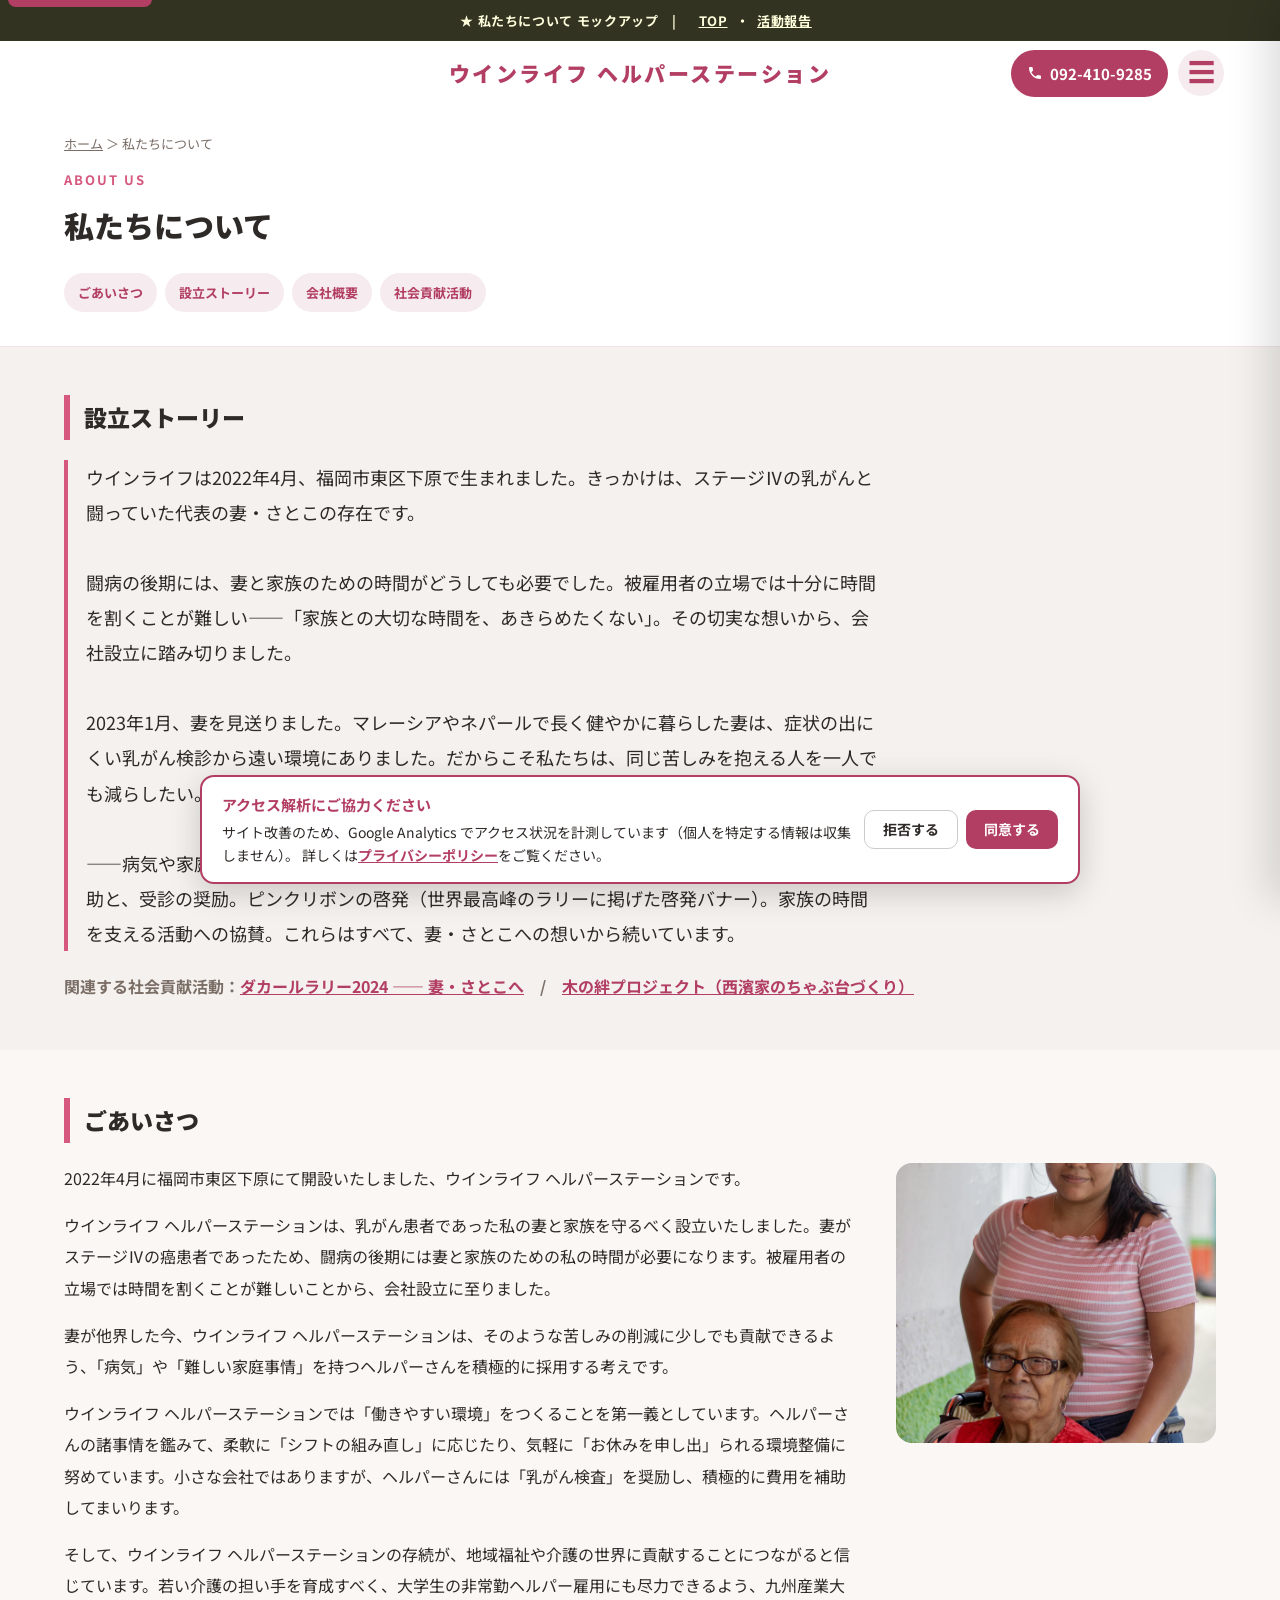
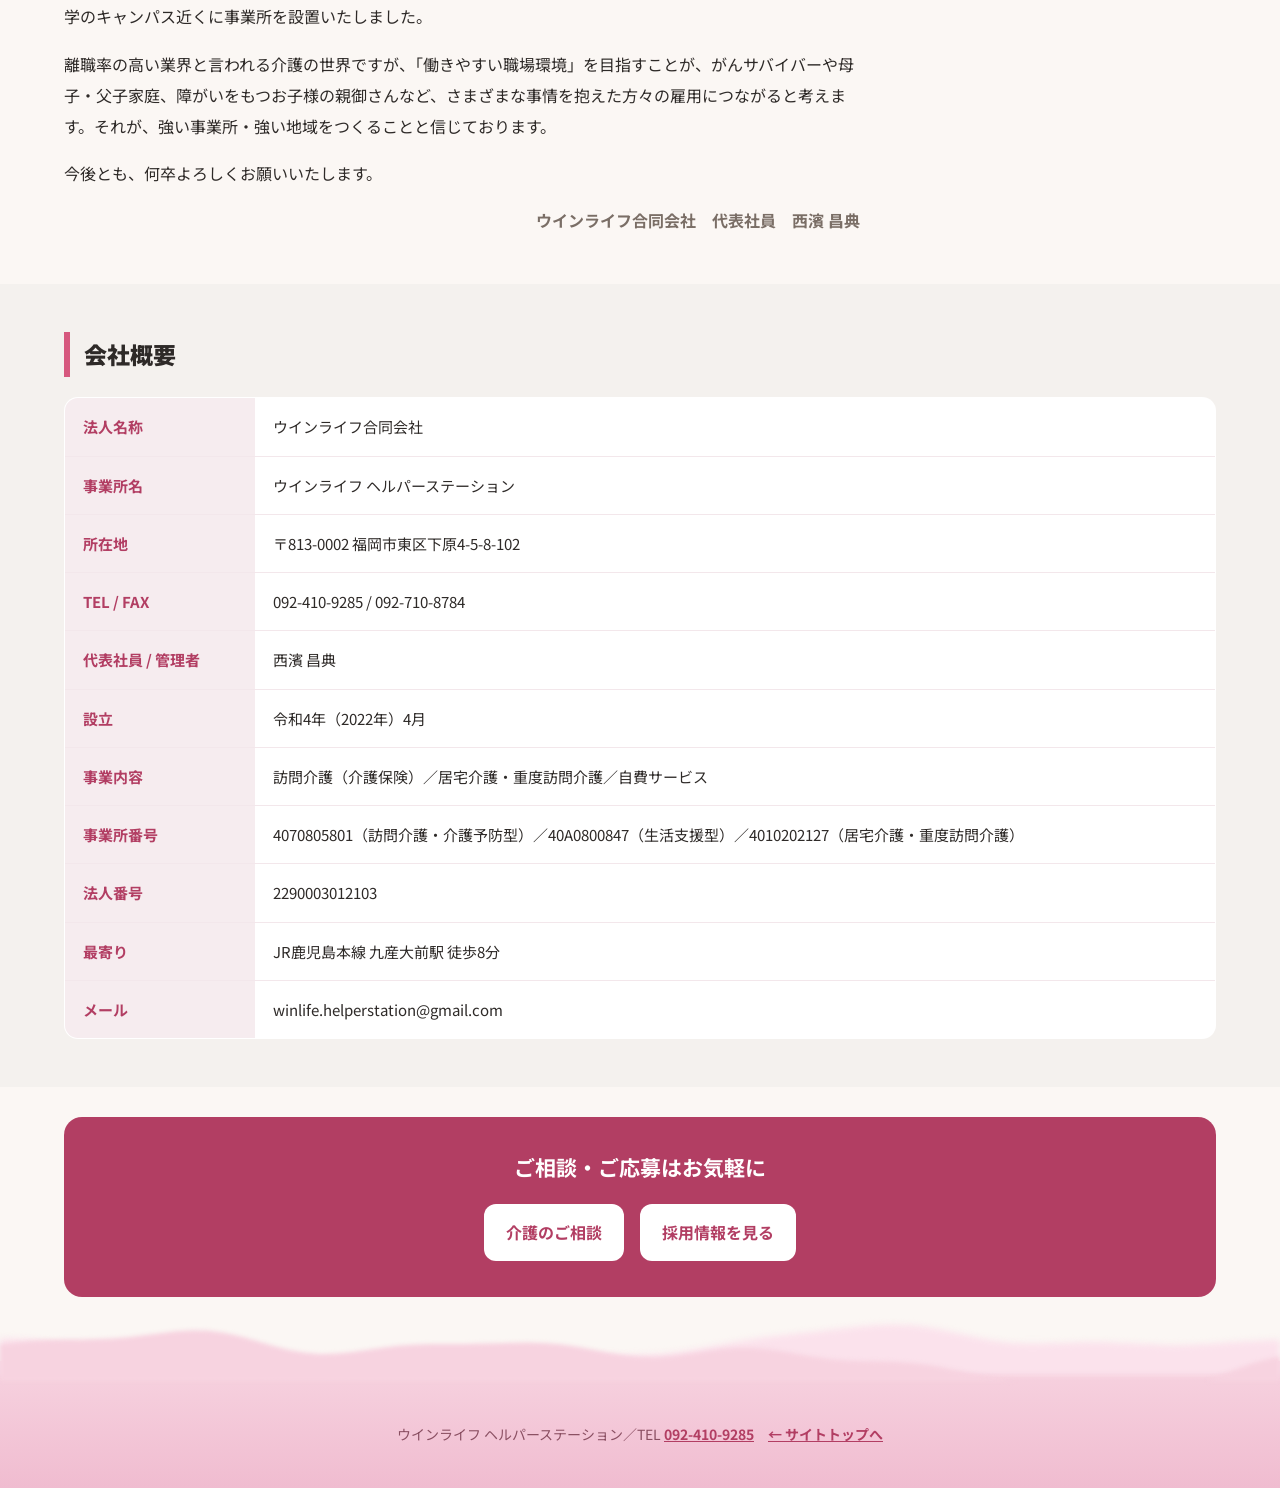
==== commit 0c156b37: "404刷新・AVIF/WebP最適化・OGPプレビュー公開" ====
--- a/about.html
+++ b/about.html
@@ -122,7 +122,7 @@
       <p>今後とも、何卒よろしくお願いいたします。</p>
       <div class="sign">ウインライフ合同会社　代表社員　西濱 昌典</div>
     </div>
-    <div class="ph hasimg"><img src="assets/img/p16810647.jpg" alt="代表 西濱昌典" width="1400" height="2100" loading="lazy" decoding="async"></div>
+    <div class="ph hasimg"><picture><source srcset="assets/img/p16810647.avif" type="image/avif"><source srcset="assets/img/p16810647.webp" type="image/webp"><img src="assets/img/p16810647.jpg" alt="代表 西濱昌典" width="1400" height="2100" loading="lazy" decoding="async"></picture></div>
   </div>
 </div></section>
 
